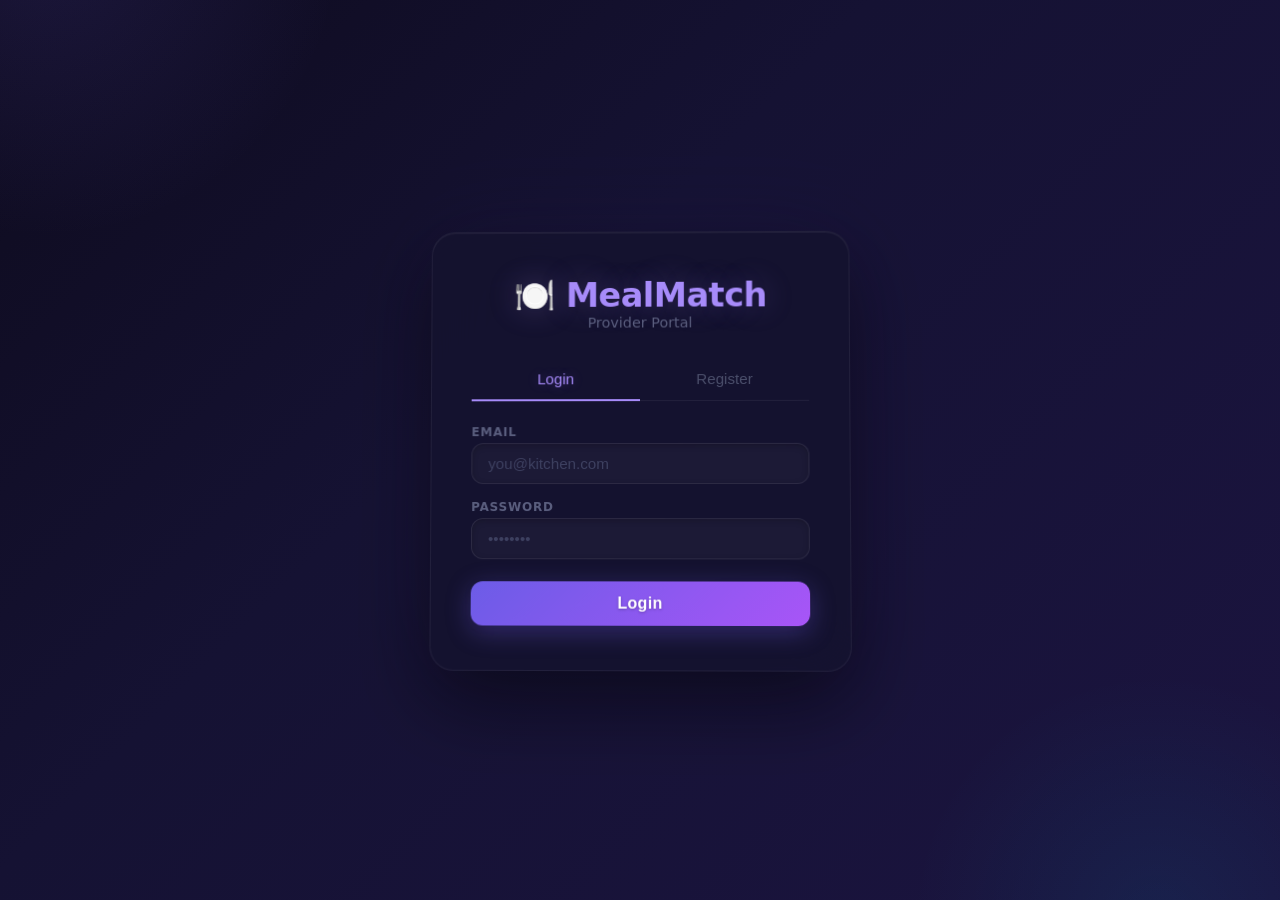
==== provider-dashboard/provider.html @ 17519f7e "feat: implement menu item availability toggle and enhance revenue forecast calculations" ====
<!DOCTYPE html>
<html lang="en">
<head>
  <meta charset="UTF-8" />
  <meta name="viewport" content="width=device-width, initial-scale=1.0"/>
  <title>MealMatch – Provider Dashboard</title>
  <style>
/* ===== RESET ===== */
*, *::before, *::after { box-sizing: border-box; margin: 0; padding: 0; }
body {
  font-family: 'Segoe UI', system-ui, -apple-system, sans-serif;
  background: #0e0b1e;
  color: #d8dce6;
  min-height: 100vh;
}
a { cursor: pointer; text-decoration: none; }

/* ===== UTILITY ===== */
.hidden { display: none !important; }
.error-msg { color: #ff6b8a; font-size: 0.85rem; margin-top: 8px; }
.empty-msg { text-align: center; color: #4a4e6a; padding: 40px 0; font-size: 1rem; }

/* ===== AUTH ===== */
#auth-screen {
  display: flex; align-items: center; justify-content: center;
  min-height: 100vh;
  background: linear-gradient(135deg, #0e0b1e 0%, #151233 40%, #1b1440 100%);
  perspective: 1200px;
  position: relative;
  overflow: hidden;
}
#auth-screen::before {
  content: '';
  position: absolute; top: -40%; left: -20%; width: 600px; height: 600px;
  background: radial-gradient(circle, rgba(108,92,231,0.14) 0%, transparent 70%);
  border-radius: 50%; pointer-events: none;
}
#auth-screen::after {
  content: '';
  position: absolute; bottom: -30%; right: -10%; width: 500px; height: 500px;
  background: radial-gradient(circle, rgba(0,210,255,0.07) 0%, transparent 70%);
  border-radius: 50%; pointer-events: none;
}
.auth-card {
  background: rgba(20,18,46,0.88);
  backdrop-filter: blur(24px); -webkit-backdrop-filter: blur(24px);
  border-radius: 24px; padding: 44px 40px;
  width: 100%; max-width: 420px;
  box-shadow: 0 30px 80px rgba(0,0,0,.55), 0 0 100px rgba(108,92,231,0.07), inset 0 1px 0 rgba(255,255,255,0.05);
  border: 1px solid rgba(255,255,255,0.06);
  transform: rotateX(2deg) rotateY(-1deg) translateZ(0);
  transition: transform 0.5s cubic-bezier(.25,.46,.45,.94), box-shadow 0.5s ease;
  position: relative; z-index: 2;
}
.auth-card:hover {
  transform: rotateX(0deg) rotateY(0deg) translateY(-6px) translateZ(0);
  box-shadow: 0 40px 100px rgba(0,0,0,.65), 0 0 120px rgba(108,92,231,0.1);
}
.auth-card h1 { font-size: 2.1rem; text-align: center; color: #a78bfa; text-shadow: 0 0 30px rgba(167,139,250,0.25); letter-spacing: -0.5px; }
.auth-subtitle { text-align: center; color: #5a5e7e; margin-bottom: 28px; font-size: .9rem; }
.tab-bar { display: flex; border-bottom: 1px solid rgba(255,255,255,0.06); margin-bottom: 24px; }
.tab-bar .tab {
  flex: 1; background: none; border: none; padding: 12px;
  font-size: .95rem; cursor: pointer; color: #4a4e6a; font-weight: 500;
  border-bottom: 2px solid transparent; margin-bottom: -1px; transition: all .25s;
}
.tab-bar .tab:hover { color: #9ba0c2; }
.tab-bar .tab.active { color: #a78bfa; border-bottom-color: #a78bfa; text-shadow: 0 0 12px rgba(167,139,250,0.3); }

label {
  display: block; font-size: .75rem; color: #5a5e7e;
  margin-bottom: 4px; margin-top: 16px;
  font-weight: 600; text-transform: uppercase; letter-spacing: .8px;
}
input[type=text],
input[type=email],
input[type=password],
input[type=number],
select {
  width: 100%; padding: 11px 16px;
  border: 1px solid rgba(255,255,255,0.07);
  border-radius: 12px; font-size: .95rem;
  transition: all .25s; outline: none;
  background: rgba(255,255,255,0.035);
  color: #d8dce6;
  box-shadow: inset 0 2px 6px rgba(0,0,0,0.2);
}
input::placeholder, select { color: #3d4060; }
input:focus, select:focus {
  border-color: rgba(108,92,231,0.5);
  background: rgba(255,255,255,0.05);
  box-shadow: inset 0 2px 6px rgba(0,0,0,0.2), 0 0 0 3px rgba(108,92,231,0.1), 0 0 20px rgba(108,92,231,0.05);
}
select option { background: #1a1840; color: #d8dce6; }

.btn-primary {
  display: block; width: 100%; padding: 13px; margin-top: 22px;
  background: linear-gradient(135deg, #6c5ce7 0%, #a855f7 100%);
  color: #fff; border: none; border-radius: 12px;
  font-size: 1rem; font-weight: 600; cursor: pointer;
  transition: all .3s cubic-bezier(.25,.46,.45,.94); position: relative;
  box-shadow: 0 6px 24px rgba(108,92,231,0.35), 0 2px 6px rgba(0,0,0,0.2);
  text-shadow: 0 1px 3px rgba(0,0,0,0.25);
  letter-spacing: 0.3px;
}
.btn-primary:hover {
  background: linear-gradient(135deg, #7c6cf7 0%, #b870ff 100%);
  transform: translateY(-3px) scale(1.01);
  box-shadow: 0 12px 36px rgba(108,92,231,0.45), 0 4px 10px rgba(0,0,0,0.25);
}
.btn-primary:active { transform: translateY(0) scale(0.99); box-shadow: 0 4px 12px rgba(108,92,231,0.25); }
.btn-secondary {
  display: inline-block; padding: 10px 22px; margin-top: 12px;
  background: rgba(255,255,255,0.05); color: #8b8fae; border: 1px solid rgba(255,255,255,0.07);
  border-radius: 12px; font-size: .9rem; font-weight: 500; cursor: pointer; transition: all .25s;
}
.btn-secondary:hover { background: rgba(255,255,255,0.08); color: #c5c8e0; transform: translateY(-1px); }

/* ===== DASHBOARD LAYOUT ===== */
#dashboard {
  display: flex; min-height: 100vh;
  background: linear-gradient(160deg, #0e0b1e 0%, #12102a 40%, #161337 70%, #0e0b1e 100%);
}
#sidebar {
  width: 220px; color: #7a7fa0;
  display: flex; flex-direction: column; padding: 28px 0;
  position: fixed; top: 0; left: 0; height: 100vh; z-index: 100;
  background: rgba(14,12,32,0.94);
  backdrop-filter: blur(20px); -webkit-backdrop-filter: blur(20px);
  border-right: 1px solid rgba(255,255,255,0.04);
  box-shadow: 4px 0 30px rgba(0,0,0,.4);
}
.brand {
  font-size: 1.35rem; font-weight: 700; color: #a78bfa;
  padding: 0 24px 32px;
  text-shadow: 0 0 20px rgba(167,139,250,0.25);
  letter-spacing: -0.3px;
}
nav { flex: 1; }
.nav-link {
  display: block; padding: 13px 24px; color: #4e5374;
  font-size: .9rem; font-weight: 500; transition: all .3s; cursor: pointer;
  border-left: 3px solid transparent; position: relative;
  margin: 2px 0;
}
.nav-link:hover {
  background: linear-gradient(90deg, rgba(108,92,231,.08), transparent);
  color: #b0b4d0; transform: translateX(3px);
}
.nav-link.active {
  background: linear-gradient(90deg, rgba(108,92,231,.14), transparent);
  color: #a78bfa; border-left-color: #a78bfa;
  text-shadow: 0 0 12px rgba(167,139,250,0.18);
}
.btn-logout {
  margin: 16px; background: rgba(239,68,110,.07); color: #ef446e;
  border: 1px solid rgba(239,68,110,0.18); border-radius: 12px; padding: 10px;
  cursor: pointer; font-weight: 600; transition: all .3s; font-size: .88rem;
}
.btn-logout:hover {
  background: #ef446e; color: #fff; transform: translateY(-2px);
  box-shadow: 0 8px 24px rgba(239,68,110,0.28);
}
#main-content {
  margin-left: 220px; flex: 1; padding: 36px 40px;
  max-width: calc(100vw - 220px);
  position: relative;
}
/* Ambient glow blobs */
#main-content::before {
  content: '';
  position: fixed; top: 8%; right: 4%; width: 420px; height: 420px;
  background: radial-gradient(circle, rgba(108,92,231,0.05) 0%, transparent 70%);
  border-radius: 50%; pointer-events: none; z-index: 0;
}
#main-content::after {
  content: '';
  position: fixed; bottom: 4%; left: 28%; width: 500px; height: 500px;
  background: radial-gradient(circle, rgba(0,210,255,0.03) 0%, transparent 70%);
  border-radius: 50%; pointer-events: none; z-index: 0;
}
.section { position: relative; z-index: 1; }
.section h2 {
  font-size: 1.5rem; margin-bottom: 24px; color: #e2e5f0;
  font-weight: 700; letter-spacing: -0.3px;
}
.section-header { display: flex; align-items: center; justify-content: space-between; margin-bottom: 20px; }
.section-header h2 { margin-bottom: 0; }
.section-header .btn-primary { width: auto; margin-top: 0; padding: 10px 22px; font-size: .9rem; }

/* ===== PROFILE CARD ===== */
.card {
  background: rgba(20,18,44,0.6);
  backdrop-filter: blur(16px); -webkit-backdrop-filter: blur(16px);
  border-radius: 20px;
  box-shadow: 0 8px 40px rgba(0,0,0,.3), inset 0 1px 0 rgba(255,255,255,0.04);
  border: 1px solid rgba(255,255,255,0.05);
  transition: transform 0.4s cubic-bezier(.25,.46,.45,.94), box-shadow 0.4s ease;
}
.card:hover {
  transform: translateY(-5px) rotateX(1deg);
  box-shadow: 0 20px 60px rgba(0,0,0,.4), inset 0 1px 0 rgba(255,255,255,0.06);
}
.profile-card {
  display: flex; align-items: center; gap: 22px;
  padding: 28px; margin-bottom: 28px;
  background: linear-gradient(135deg, rgba(20,18,44,0.7), rgba(28,20,56,0.5));
  position: relative; overflow: hidden;
}
.profile-card::before {
  content: '';
  position: absolute; top: -50%; right: -20%; width: 300px; height: 300px;
  background: radial-gradient(circle, rgba(108,92,231,0.07) 0%, transparent 70%);
  border-radius: 50%; pointer-events: none;
}
.profile-avatar {
  width: 72px; height: 72px; border-radius: 50%;
  background: linear-gradient(135deg, #6c5ce7, #00cec9);
  display: flex; align-items: center; justify-content: center;
  font-size: 1.8rem; color: #fff; font-weight: 700; flex-shrink: 0;
  box-shadow: 0 8px 30px rgba(108,92,231,0.3), 0 0 40px rgba(0,206,201,0.12);
  border: 2px solid rgba(255,255,255,0.1);
  transition: transform 0.3s ease, box-shadow 0.3s ease;
}
.profile-avatar:hover { transform: scale(1.1) rotate(-5deg); box-shadow: 0 12px 40px rgba(108,92,231,0.4); }
.profile-info h3 { font-size: 1.25rem; color: #edf0f7; font-weight: 700; }
.profile-info p { font-size: .88rem; color: #5a5e7e; margin-top: 3px; }
.profile-badge {
  display: inline-block; margin-top: 8px; padding: 4px 12px;
  background: rgba(108,92,231,0.12); color: #a78bfa; border-radius: 20px;
  font-size: .78rem; font-weight: 600; border: 1px solid rgba(108,92,231,0.18);
}

/* ===== STATS ===== */
.stats-grid {
  display: grid; grid-template-columns: repeat(auto-fill, minmax(210px,1fr));
  gap: 20px; margin-bottom: 32px;
}
.stat-card {
  background: linear-gradient(145deg, rgba(20,18,44,0.7), rgba(16,14,38,0.8));
  backdrop-filter: blur(12px); -webkit-backdrop-filter: blur(12px);
  border-radius: 20px; padding: 26px 24px;
  box-shadow: 0 8px 32px rgba(0,0,0,.25), inset 0 1px 0 rgba(255,255,255,0.04);
  border: 1px solid rgba(255,255,255,0.05);
  display: flex; flex-direction: column; gap: 10px;
  transition: all .35s cubic-bezier(.25,.46,.45,.94);
  position: relative; overflow: hidden;
}
.stat-card::before {
  content: '';
  position: absolute; top: -60%; right: -40%; width: 120px; height: 120px;
  border-radius: 50%; pointer-events: none;
  transition: all .4s ease;
}
.stat-card:nth-child(1)::before { background: radial-gradient(circle, rgba(108,92,231,0.12) 0%, transparent 70%); }
.stat-card:nth-child(2)::before { background: radial-gradient(circle, rgba(0,206,201,0.12) 0%, transparent 70%); }
.stat-card:nth-child(3)::before { background: radial-gradient(circle, rgba(253,203,110,0.10) 0%, transparent 70%); }
.stat-card:nth-child(4)::before { background: radial-gradient(circle, rgba(239,68,110,0.10) 0%, transparent 70%); }
.stat-card:nth-child(1) { border-left: 3px solid #6c5ce7; }
.stat-card:nth-child(2) { border-left: 3px solid #00cec9; }
.stat-card:nth-child(3) { border-left: 3px solid #fdcb6e; }
.stat-card:nth-child(4) { border-left: 3px solid #ef446e; }
.stat-card:hover {
  transform: translateY(-8px) scale(1.02);
  box-shadow: 0 20px 50px rgba(0,0,0,.35), inset 0 1px 0 rgba(255,255,255,0.06);
}
.stat-label { font-size: .78rem; color: #4e5374; font-weight: 600; text-transform: uppercase; letter-spacing: .8px; position: relative; }
.stat-value { font-size: 2rem; font-weight: 700; color: #edf0f7; position: relative; }

/* ===== TABLE ===== */
.table-wrap {
  background: rgba(20,18,44,0.6);
  backdrop-filter: blur(12px); -webkit-backdrop-filter: blur(12px);
  border-radius: 20px; overflow: hidden;
  box-shadow: 0 8px 40px rgba(0,0,0,.3), inset 0 1px 0 rgba(255,255,255,0.04);
  border: 1px solid rgba(255,255,255,0.05);
  transition: transform 0.35s ease, box-shadow 0.35s ease;
}
.table-wrap:hover {
  transform: translateY(-3px);
  box-shadow: 0 16px 50px rgba(0,0,0,.35);
}
table { width: 100%; border-collapse: collapse; font-size: .92rem; }
thead { background: linear-gradient(135deg, rgba(14,12,32,0.9), rgba(20,18,44,0.9)); }
thead th {
  padding: 15px 16px; text-align: left; color: #4e5374;
  font-weight: 600; font-size: .78rem; letter-spacing: .8px; text-transform: uppercase;
}
tbody tr { border-bottom: 1px solid rgba(255,255,255,0.03); transition: all .25s; }
tbody tr:last-child { border-bottom: none; }
tbody tr:hover { background: rgba(108,92,231,0.04); }
tbody td { padding: 14px 16px; vertical-align: middle; color: #9ba0c2; }
tbody td strong { color: #d8dce6; }

/* ===== BADGES ===== */
.badge {
  display: inline-block; padding: 4px 12px; border-radius: 20px;
  font-size: .75rem; font-weight: 600; text-transform: uppercase; letter-spacing: .3px;
}
.badge-active { background: rgba(0,206,201,0.12); color: #00cec9; border: 1px solid rgba(0,206,201,0.2); }
.badge-paused { background: rgba(253,203,110,0.12); color: #fdcb6e; border: 1px solid rgba(253,203,110,0.2); }
.badge-cancelled { background: rgba(239,68,110,0.12); color: #ef446e; border: 1px solid rgba(239,68,110,0.2); }
.badge-yes { background: rgba(0,206,201,0.12); color: #00cec9; border: 1px solid rgba(0,206,201,0.2); }
.badge-no  { background: rgba(239,68,110,0.12); color: #ef446e; border: 1px solid rgba(239,68,110,0.2); }

/* ===== ACTION BUTTONS ===== */
.btn-edit {
  padding: 6px 14px; border-radius: 10px;
  border: 1px solid rgba(108,92,231,0.3);
  background: rgba(108,92,231,0.1); color: #a78bfa; cursor: pointer;
  font-size: .82rem; font-weight: 600; margin-right: 6px; transition: all .3s;
}
.btn-edit:hover {
  background: #6c5ce7; color: #fff; transform: translateY(-2px);
  box-shadow: 0 6px 20px rgba(108,92,231,0.35);
}
.btn-delete {
  padding: 6px 14px; border-radius: 10px;
  border: 1px solid rgba(239,68,110,0.3);
  background: rgba(239,68,110,0.1); color: #ff6b8a; cursor: pointer;
  font-size: .82rem; font-weight: 600; transition: all .3s;
}
.btn-delete:hover {
  background: #ef446e; color: #fff; transform: translateY(-2px);
  box-shadow: 0 6px 20px rgba(239,68,110,0.35);
}

/* ===== FORECAST TOTAL ===== */
.forecast-total {
  text-align: right; margin-top: 18px; font-size: 1rem; color: #7a7fa0;
  padding: 16px 24px;
  background: rgba(20,18,44,0.6);
  backdrop-filter: blur(12px);
  border-radius: 16px;
  box-shadow: 0 6px 24px rgba(0,0,0,.2), inset 0 1px 0 rgba(255,255,255,0.04);
  border: 1px solid rgba(255,255,255,0.05);
}
.forecast-total strong { color: #a78bfa; font-size: 1.2rem; text-shadow: 0 0 16px rgba(167,139,250,0.2); }

/* ===== REVIEWS ===== */
#reviews-list { display: flex; flex-direction: column; gap: 16px; }
.review-card {
  background: rgba(20,18,44,0.6);
  backdrop-filter: blur(12px); -webkit-backdrop-filter: blur(12px);
  border-radius: 20px; padding: 24px 28px;
  box-shadow: 0 8px 32px rgba(0,0,0,.25), inset 0 1px 0 rgba(255,255,255,0.04);
  border: 1px solid rgba(255,255,255,0.05);
  transition: all .35s cubic-bezier(.25,.46,.45,.94);
  position: relative; overflow: hidden;
}
.review-card::before {
  content: '';
  position: absolute; top: 0; left: 0; right: 0; height: 2px;
  background: linear-gradient(90deg, #6c5ce7, #00cec9, #a78bfa);
  opacity: 0; transition: opacity 0.35s;
}
.review-card:hover {
  transform: translateY(-5px);
  box-shadow: 0 20px 50px rgba(0,0,0,.35), inset 0 1px 0 rgba(255,255,255,0.06);
}
.review-card:hover::before { opacity: 1; }
.review-header {
  display: flex; align-items: center; justify-content: space-between; margin-bottom: 10px;
}
.review-author { font-weight: 700; color: #d8dce6; font-size: .95rem; }
.review-date { font-size: .8rem; color: #4e5374; }
.review-stars { color: #fdcb6e; font-size: 1.1rem; text-shadow: 0 0 10px rgba(253,203,110,0.2); }
.review-comment { color: #7a7fa0; font-size: .93rem; line-height: 1.6; margin-top: 8px; }
.review-item-tag {
  display: inline-block; margin-top: 10px; padding: 4px 12px;
  background: rgba(0,206,201,0.08); color: #00cec9;
  border: 1px solid rgba(0,206,201,0.14);
  border-radius: 20px; font-size: .78rem;
}

/* ===== MODAL ===== */
.modal-overlay {
  position: fixed; inset: 0; background: rgba(0,0,0,.7);
  display: flex; align-items: center; justify-content: center;
  z-index: 500; backdrop-filter: blur(8px); -webkit-backdrop-filter: blur(8px);
  perspective: 1000px;
}
.modal {
  background: rgba(20,18,46,0.96);
  backdrop-filter: blur(24px); -webkit-backdrop-filter: blur(24px);
  border-radius: 24px; padding: 36px;
  width: 100%; max-width: 480px; max-height: 90vh; overflow-y: auto;
  box-shadow: 0 30px 100px rgba(0,0,0,.6), 0 0 80px rgba(108,92,231,0.05), inset 0 1px 0 rgba(255,255,255,0.05);
  border: 1px solid rgba(255,255,255,0.06);
  animation: modalIn 0.4s cubic-bezier(.25,.46,.45,.94);
}
@keyframes modalIn {
  from { opacity: 0; transform: rotateX(-10deg) translateY(40px) scale(0.92); }
  to { opacity: 1; transform: rotateX(0) translateY(0) scale(1); }
}
.modal h3 { font-size: 1.3rem; margin-bottom: 4px; color: #e2e5f0; }
.toggle-row {
  display: flex; align-items: center; justify-content: space-between; margin-top: 16px;
}
.toggle-row label { margin: 0; font-size: .9rem; color: #7a7fa0; text-transform: none; letter-spacing: 0; }
.toggle-row input[type=checkbox] { width: 20px; height: 20px; accent-color: #6c5ce7; cursor: pointer; }
.modal-actions { display: flex; gap: 12px; justify-content: flex-end; margin-top: 22px; }
.modal-actions .btn-primary { width: auto; margin-top: 0; padding: 10px 26px; }

/* ===== TOAST ===== */
.toast {
  position: fixed; bottom: 28px; right: 28px; z-index: 1000;
  background: rgba(20,18,46,0.96);
  backdrop-filter: blur(16px);
  color: #d8dce6; padding: 14px 24px;
  border-radius: 14px; font-size: .93rem; font-weight: 500;
  box-shadow: 0 12px 40px rgba(0,0,0,.5), inset 0 1px 0 rgba(255,255,255,0.05);
  border: 1px solid rgba(255,255,255,0.06);
  animation: fadeSlideIn .3s cubic-bezier(.25,.46,.45,.94);
}
.toast.success { background: rgba(0,206,201,0.92); color: #fff; border-color: rgba(0,206,201,0.3); }
.toast.error   { background: rgba(239,68,110,0.92); color: #fff; border-color: rgba(239,68,110,0.3); }
@keyframes fadeSlideIn {
  from { opacity: 0; transform: translateY(20px) scale(0.95); }
  to   { opacity: 1; transform: translateY(0) scale(1); }
}

/* ===== SKELETON ===== */
.skeleton-lines { padding: 20px 24px; }
.skeleton {
  height: 16px; border-radius: 8px; margin-bottom: 10px;
  background: linear-gradient(90deg, rgba(255,255,255,0.025) 25%, rgba(255,255,255,0.055) 50%, rgba(255,255,255,0.025) 75%);
  background-size: 200% 100%; animation: shimmer 1.5s infinite;
}
.skeleton.short { width: 60%; }
@keyframes shimmer {
  from { background-position: 200% 0; }
  to   { background-position: -200% 0; }
}

/* ===== SCROLLBAR ===== */
::-webkit-scrollbar { width: 6px; }
::-webkit-scrollbar-track { background: transparent; }
::-webkit-scrollbar-thumb { background: rgba(108,92,231,0.15); border-radius: 3px; }
::-webkit-scrollbar-thumb:hover { background: rgba(108,92,231,0.25); }

/* ===== RESPONSIVE ===== */
@media (max-width: 768px) {
  #sidebar { width: 60px; }
  .brand { display: none; }
  .nav-link { padding: 14px; text-align: center; font-size: 1.2rem; }
  #main-content { margin-left: 60px; padding: 24px 16px; max-width: calc(100vw - 60px); }
}
  </style>
</head>
<body>

<!-- ===================== AUTH SCREENS ===================== -->
<div id="auth-screen">
  <div class="auth-card">
    <h1>🍽️ MealMatch</h1>
    <p class="auth-subtitle">Provider Portal</p>

    <div class="tab-bar">
      <button class="tab active" onclick="showTab(event,'login')">Login</button>
      <button class="tab" onclick="showTab(event,'register')">Register</button>
    </div>

    <!-- LOGIN -->
    <form id="login-form" onsubmit="handleLogin(event)">
      <label>Email</label>
      <input type="email" id="login-email" required placeholder="you@kitchen.com"/>
      <label>Password</label>
      <input type="password" id="login-password" required placeholder="••••••••"/>
      <button type="submit" class="btn-primary">Login</button>
      <p id="login-error" class="error-msg hidden"></p>
    </form>

    <!-- REGISTER -->
    <form id="register-form" class="hidden" onsubmit="handleRegister(event)">
      <label>Full Name *</label>
      <input type="text" id="reg-name" required placeholder="Sunrise Kitchen"/>
      <label>Email *</label>
      <input type="email" id="reg-email" required placeholder="you@kitchen.com"/>
      <label>Password *</label>
      <input type="password" id="reg-password" required placeholder="••••••••"/>
      <label>Phone</label>
      <input type="text" id="reg-phone" placeholder="+91 9876543210"/>
      <label>Location</label>
      <input type="text" id="reg-location" placeholder="Chennai, Tamil Nadu"/>
      <label>Cuisine Type</label>
      <input type="text" id="reg-cuisine" placeholder="South Indian, Vegan…"/>
      <button type="submit" class="btn-primary">Create Provider Account</button>
      <p id="register-error" class="error-msg hidden"></p>
    </form>
  </div>
</div>

<!-- ===================== DASHBOARD ===================== -->
<div id="dashboard" class="hidden">

  <!-- SIDEBAR -->
  <aside id="sidebar">
    <div class="brand">🍽️ MealMatch</div>
    <nav>
      <a class="nav-link active" onclick="navigate(event,'overview')">📊 Overview</a>
      <a class="nav-link" onclick="navigate(event,'menu')">🍛 Menu Items</a>
      <a class="nav-link" onclick="navigate(event,'subscriptions')">📋 Subscriptions</a>
      <a class="nav-link" onclick="navigate(event,'forecast')">📈 Forecast</a>
      <a class="nav-link" onclick="navigate(event,'reviews')">⭐ Reviews</a>
    </nav>
    <button class="btn-logout" onclick="logout()">Logout</button>
  </aside>

  <!-- MAIN -->
  <main id="main-content">

    <!-- OVERVIEW -->
    <section id="section-overview" class="section active">
      <h2>Overview</h2>
      <div id="profile-card" class="card profile-card">
        <div class="skeleton-lines">
          <div class="skeleton"></div>
          <div class="skeleton short"></div>
        </div>
      </div>
      <div class="stats-grid">
        <div class="stat-card">
          <span class="stat-label">Menu Items</span>
          <span class="stat-value" id="stat-menu-val">—</span>
        </div>
        <div class="stat-card">
          <span class="stat-label">Active Subscriptions</span>
          <span class="stat-value" id="stat-subs-val">—</span>
        </div>
        <div class="stat-card">
          <span class="stat-label">Proj. Weekly Revenue</span>
          <span class="stat-value" id="stat-rev-val">—</span>
        </div>
        <div class="stat-card">
          <span class="stat-label">Avg. Rating</span>
          <span class="stat-value" id="stat-rating-val">—</span>
        </div>
      </div>
    </section>

    <!-- MENU ITEMS -->
    <section id="section-menu" class="section hidden">
      <div class="section-header">
        <h2>Menu Items</h2>
        <button class="btn-primary" onclick="openMenuModal(null)">+ Add Item</button>
      </div>
      <div class="table-wrap">
        <table>
          <thead>
          <tr>
            <th>Name</th><th>Meal Type</th><th>Dietary Tags</th>
            <th>Price (₹)</th><th>Available</th><th>Actions</th>
          </tr>
          </thead>
          <tbody id="menu-tbody"></tbody>
        </table>
      </div>
      <p id="menu-empty" class="empty-msg hidden">No menu items yet. Click "+ Add Item" to get started.</p>
    </section>

    <!-- SUBSCRIPTIONS -->
    <section id="section-subscriptions" class="section hidden">
      <h2>Subscriber List</h2>
      <div class="table-wrap">
        <table>
          <thead>
          <tr>
            <th>Subscriber</th><th>Menu Item</th><th>Days</th>
            <th>Delivery Time</th><th>Address</th><th>Status</th>
            <th>Start</th><th>End</th>
          </tr>
          </thead>
          <tbody id="subs-tbody"></tbody>
        </table>
      </div>
      <p id="subs-empty" class="empty-msg hidden">No subscribers yet.</p>
    </section>

    <!-- FORECAST -->
    <section id="section-forecast" class="section hidden">
      <h2>Revenue Forecast</h2>
      <div class="table-wrap">
        <table>
          <thead>
          <tr>
            <th>Menu Item</th><th>Active Subscriptions</th><th>Projected Weekly Revenue (₹)</th>
          </tr>
          </thead>
          <tbody id="forecast-tbody"></tbody>
        </table>
      </div>
      <p id="forecast-empty" class="empty-msg hidden">No forecast data available.</p>
      <div id="forecast-total-wrap" class="forecast-total hidden">
        Total Projected Weekly Revenue: <strong id="forecast-total">₹0</strong>
      </div>
    </section>

    <!-- REVIEWS -->
    <section id="section-reviews" class="section hidden">
      <h2>Customer Reviews</h2>
      <div id="reviews-list"></div>
      <p id="reviews-empty" class="empty-msg hidden">No reviews yet.</p>
    </section>

  </main>
</div>

<!-- ===================== MENU MODAL ===================== -->
<div id="menu-modal" class="modal-overlay hidden">
  <div class="modal">
    <h3 id="modal-title">Add Menu Item</h3>
    <form id="menu-item-form" onsubmit="handleMenuItemSubmit(event)">
      <input type="hidden" id="item-id"/>
      <label>Item Name *</label>
      <input type="text" id="item-name" required placeholder="Idli Sambar"/>
      <label>Meal Type</label>
      <select id="item-mealtype">
        <option value="">— Select —</option>
        <option value="BREAKFAST">Breakfast</option>
        <option value="LUNCH">Lunch</option>
        <option value="DINNER">Dinner</option>
        <option value="SNACK">Snack</option>
      </select>
      <label>Dietary Tags</label>
      <input type="text" id="item-tags" placeholder="VEGAN,GLUTEN_FREE"/>
      <label>Price (₹) *</label>
      <input type="number" id="item-price" required min="0" step="0.01" placeholder="120.00"/>
      <div class="toggle-row">
        <label>Available</label>
        <input type="checkbox" id="item-available" checked/>
      </div>
      <div class="modal-actions">
        <button type="button" class="btn-secondary" onclick="closeMenuModal()">Cancel</button>
        <button type="submit" class="btn-primary" id="modal-submit-btn">Save</button>
      </div>
      <p id="modal-error" class="error-msg hidden"></p>
    </form>
  </div>
</div>

<!-- ===================== TOAST ===================== -->
<div id="toast" class="toast hidden"></div>

<script>
/* =======================================================
   MealMatch – Provider Dashboard
   Covers every backend endpoint relevant to a Provider.
   Dynamically uses localhost:8080 or IP:8080 based on how it's accessed.
   ======================================================= */

// Dynamically set API_BASE to work on localhost and from other devices
const API_BASE = (() => {
  const hostname = window.location.hostname;
  // If accessing via file:// protocol or need explicit backend URL
  if (window.location.protocol === 'file:') {
    return 'http://localhost:8080';
  }
  // If already on port 8080, use same origin
  if (window.location.port === '8080') {
    return '';
  }
  // Otherwise, use the current hostname with port 8080
  return `http://${hostname}:8080`;
})();

let token = localStorage.getItem('mm_token') || null;
let providerProfile = null;

/* ─────────────────────────────────────────────
   CORE FETCH WRAPPER
───────────────────────────────────────────── */

async function api(method, path, body) {
  const opts = {
    method,
    headers: {
      'Content-Type': 'application/json',
      ...(token ? { Authorization: `Bearer ${token}` } : {}),
    },
  };
  if (body !== undefined) opts.body = JSON.stringify(body);
  const res = await fetch(`${API_BASE}${path}`, opts);
  if (res.status === 204) return null;
  const data = await res.json().catch(() => ({}));
  if (!res.ok) throw new Error(data.message || data.error || `HTTP ${res.status}`);
  return data;
}

/* ─────────────────────────────────────────────
   UTILITIES
───────────────────────────────────────────── */

function esc(str) {
  if (str == null) return '';
  return String(str)
    .replace(/&/g, '&amp;').replace(/</g, '&lt;')
    .replace(/>/g, '&gt;').replace(/"/g, '&quot;').replace(/'/g, '&#39;');
}

function fmtDate(d) {
  return d ? new Date(d).toLocaleDateString('en-IN') : '—';
}

function stars(n) {
  const f = Math.round(n || 0);
  return '★'.repeat(f) + '☆'.repeat(5 - f);
}

function tagBubbles(tags) {
  if (!tags) return '<span style="color:#aaa">—</span>';
  return tags.split(',').map(t =>
    `<span style="display:inline-block;padding:3px 10px;margin:2px;background:rgba(108,92,231,0.1);color:#a78bfa;border:1px solid rgba(108,92,231,0.16);border-radius:14px;font-size:.78rem">${esc(t.trim())}</span>`
  ).join('');
}

function showToast(msg, type = 'success') {
  const el = document.getElementById('toast');
  el.textContent = msg;
  el.className = `toast ${type}`;
  el.classList.remove('hidden');
  clearTimeout(el._t);
  el._t = setTimeout(() => el.classList.add('hidden'), 3500);
}

/* ─────────────────────────────────────────────
   AUTH TAB TOGGLE
───────────────────────────────────────────── */

function showTab(e, tab) {
  document.querySelectorAll('.tab').forEach(b => b.classList.remove('active'));
  e.target.classList.add('active');
  document.getElementById('login-form').classList.toggle('hidden', tab !== 'login');
  document.getElementById('register-form').classList.toggle('hidden', tab !== 'register');
}

/* ─────────────────────────────────────────────
   POST /api/auth/login
───────────────────────────────────────────── */

async function handleLogin(e) {
  e.preventDefault();
  const errEl = document.getElementById('login-error');
  errEl.classList.add('hidden');
  try {
    const data = await api('POST', '/api/auth/login', {
      email: document.getElementById('login-email').value.trim(),
      password: document.getElementById('login-password').value,
    });
    token = data.token;
    localStorage.setItem('mm_token', token);
    bootDashboard();
  } catch (err) {
    errEl.textContent = err.message;
    errEl.classList.remove('hidden');
  }
}

/* ─────────────────────────────────────────────
   POST /api/auth/register  (role = PROVIDER)
───────────────────────────────────────────── */

async function handleRegister(e) {
  e.preventDefault();
  const errEl = document.getElementById('register-error');
  errEl.classList.add('hidden');
  try {
    const data = await api('POST', '/api/auth/register', {
      name: document.getElementById('reg-name').value.trim(),
      email: document.getElementById('reg-email').value.trim(),
      password: document.getElementById('reg-password').value,
      phone: document.getElementById('reg-phone').value.trim() || null,
      location: document.getElementById('reg-location').value.trim() || null,
      cuisineType: document.getElementById('reg-cuisine').value.trim() || null,
      role: 'PROVIDER',
    });
    token = data.token;
    localStorage.setItem('mm_token', token);
    bootDashboard();
  } catch (err) {
    errEl.textContent = err.message;
    errEl.classList.remove('hidden');
  }
}

/* ─────────────────────────────────────────────
   BOOT DASHBOARD
───────────────────────────────────────────── */

async function bootDashboard() {
  document.getElementById('auth-screen').classList.add('hidden');
  document.getElementById('dashboard').classList.remove('hidden');
  await loadOverview();
}

/* ─────────────────────────────────────────────
   NAVIGATION
───────────────────────────────────────────── */

function navigate(e, section) {
  document.querySelectorAll('.section').forEach(s => s.classList.add('hidden'));
  document.querySelectorAll('.nav-link').forEach(l => l.classList.remove('active'));
  document.getElementById(`section-${section}`).classList.remove('hidden');
  e.target.classList.add('active');

  ({ overview: loadOverview, menu: loadMenuItems,
     subscriptions: loadSubscriptions, forecast: loadForecast,
     reviews: loadReviews })[section]?.();
}

function logout() {
  token = null;
  providerProfile = null;
  localStorage.removeItem('mm_token');
  document.getElementById('dashboard').classList.add('hidden');
  document.getElementById('auth-screen').classList.remove('hidden');
}

/* ─────────────────────────────────────────────
   GET /api/provider/me   +   stats aggregation
───────────────────────────────────────────── */

async function loadOverview() {
  try {
    providerProfile = await api('GET', '/api/provider/me');
    renderProfile(providerProfile);

    const [menuRes, subsRes, forecastRes] = await Promise.allSettled([
      api('GET', '/api/provider/menu-items'),
      api('GET', '/api/provider/subscriptions'),
      api('GET', '/api/forecast'),
    ]);

    const items    = menuRes.status === 'fulfilled'     ? menuRes.value     : [];
    const subs     = subsRes.status === 'fulfilled'     ? subsRes.value     : [];
    const forecast = forecastRes.status === 'fulfilled' ? forecastRes.value : [];

    const activeSubs  = subs.filter(s => s.status === 'ACTIVE').length;
    const totalRevenue = forecast.reduce((s, f) => s + parseFloat(f.projectedWeeklyRevenue || 0), 0);

    document.getElementById('stat-menu-val').textContent    = items.length;
    document.getElementById('stat-subs-val').textContent    = activeSubs;
    document.getElementById('stat-rev-val').textContent     = `₹${totalRevenue.toFixed(2)}`;
    document.getElementById('stat-rating-val').textContent  =
      providerProfile.rating != null ? providerProfile.rating.toFixed(1) : '—';
  } catch (err) {
    showToast(`Failed to load overview: ${err.message}`, 'error');
  }
}

function renderProfile(p) {
  document.getElementById('profile-card').innerHTML = `
    <div class="profile-avatar">${esc((p.name||'?')[0].toUpperCase())}</div>
    <div class="profile-info">
      <h3>${esc(p.name)}</h3>
      <p>${esc(p.email)}${p.phone ? ' · ' + esc(p.phone) : ''}</p>
      ${p.location    ? `<p>📍 ${esc(p.location)}</p>` : ''}
      ${p.cuisineType ? `<span class="profile-badge">🍴 ${esc(p.cuisineType)}</span>` : ''}
      ${p.rating != null ? `<span class="profile-badge" style="margin-left:8px">⭐ ${p.rating.toFixed(1)}</span>` : ''}
    </div>`;
}

/* ─────────────────────────────────────────────
   GET  /api/provider/menu-items
   POST /api/provider/menu-items
   PUT  /api/provider/menu-items/{id}
   DELETE /api/provider/menu-items/{id}
───────────────────────────────────────────── */

async function loadMenuItems() {
  try {
    const items = await api('GET', '/api/provider/menu-items');
    const tbody = document.getElementById('menu-tbody');
    const empty = document.getElementById('menu-empty');
    tbody.innerHTML = '';

    if (!items || !items.length) { empty.classList.remove('hidden'); return; }
    empty.classList.add('hidden');

    items.forEach(item => {
      const tr = document.createElement('tr');
      // Serialize item safely for inline onclick
      const json = esc(JSON.stringify(item));
      tr.innerHTML = `
        <td><strong>${esc(item.name)}</strong></td>
        <td>${esc(item.mealType || '—')}</td>
        <td>${tagBubbles(item.dietaryTags)}</td>
        <td>₹${parseFloat(item.price).toFixed(2)}</td>
        <td><span class="badge ${item.isAvailable ? 'badge-yes' : 'badge-no'}">${item.isAvailable ? 'Yes' : 'No'}</span></td>
        <td>
          <button class="btn-edit"   data-id="${item.id}">Edit</button>
          <button class="btn-delete" data-id="${item.id}" data-name="${esc(item.name)}">Delete</button>
        </td>`;
      tr.querySelector('.btn-edit').addEventListener('click',   () => openMenuModal(item));
      tr.querySelector('.btn-delete').addEventListener('click', () => deleteMenuItem(item.id, item.name));
      tbody.appendChild(tr);
    });
  } catch (err) {
    showToast(`Failed to load menu items: ${err.message}`, 'error');
  }
}

function openMenuModal(item) {
  document.getElementById('modal-title').textContent       = item ? 'Edit Menu Item' : 'Add Menu Item';
  document.getElementById('modal-submit-btn').textContent  = item ? 'Update' : 'Save';
  document.getElementById('item-id').value                 = item?.id ?? '';
  document.getElementById('item-name').value               = item?.name ?? '';
  document.getElementById('item-mealtype').value           = item?.mealType ?? '';
  document.getElementById('item-tags').value               = item?.dietaryTags ?? '';
  document.getElementById('item-price').value              = item?.price ?? '';
  document.getElementById('item-available').checked        = item ? item.isAvailable !== false : true;
  document.getElementById('modal-error').classList.add('hidden');
  document.getElementById('menu-modal').classList.remove('hidden');
}

function closeMenuModal() {
  document.getElementById('menu-modal').classList.add('hidden');
}

async function handleMenuItemSubmit(e) {
  e.preventDefault();
  const id    = document.getElementById('item-id').value;
  const errEl = document.getElementById('modal-error');
  errEl.classList.add('hidden');

  const payload = {
    name:        document.getElementById('item-name').value.trim(),
    mealType:    document.getElementById('item-mealtype').value || null,
    dietaryTags: document.getElementById('item-tags').value.trim() || null,
    price:       parseFloat(document.getElementById('item-price').value),
    isAvailable: document.getElementById('item-available').checked,
  };

  try {
    if (id) {
      await api('PUT', `/api/provider/menu-items/${id}`, payload);
      showToast('Menu item updated ✓');
    } else {
      await api('POST', '/api/provider/menu-items', payload);
      showToast('Menu item created ✓');
    }
    closeMenuModal();
    loadMenuItems();
  } catch (err) {
    errEl.textContent = err.message;
    errEl.classList.remove('hidden');
  }
}

async function deleteMenuItem(id, name) {
  if (!confirm(`Delete "${name}"? This cannot be undone.`)) return;
  try {
    await api('DELETE', `/api/provider/menu-items/${id}`);
    showToast(`"${name}" deleted`);
    loadMenuItems();
  } catch (err) {
    showToast(`Delete failed: ${err.message}`, 'error');
  }
}

/* ─────────────────────────────────────────────
   GET /api/provider/subscriptions
───────────────────────────────────────────── */

async function loadSubscriptions() {
  try {
    const subs  = await api('GET', '/api/provider/subscriptions');
    const tbody = document.getElementById('subs-tbody');
    const empty = document.getElementById('subs-empty');
    tbody.innerHTML = '';

    if (!subs || !subs.length) { empty.classList.remove('hidden'); return; }
    empty.classList.add('hidden');

    const cls = { ACTIVE: 'badge-active', PAUSED: 'badge-paused', CANCELLED: 'badge-cancelled' };

    subs.forEach(s => {
      const tr = document.createElement('tr');
      tr.innerHTML = `
        <td><strong>${esc(s.userEmail || '—')}</strong></td>
        <td>${esc(s.menuItemName || '—')}</td>
        <td>${esc(s.daysOfWeek   || '—')}</td>
        <td>${esc(s.deliveryTime || '—')}</td>
        <td>${esc(s.deliveryAddress || '—')}</td>
        <td><span class="badge ${cls[s.status] || 'badge-active'}">${esc(s.status)}</span></td>
        <td>${fmtDate(s.startDate)}</td>
        <td>${fmtDate(s.endDate)}</td>`;
      tbody.appendChild(tr);
    });
  } catch (err) {
    showToast(`Failed to load subscriptions: ${err.message}`, 'error');
  }
}

/* ─────────────────────────────────────────────
   GET /api/forecast
───────────────────────────────────────────── */

async function loadForecast() {
  try {
    const data  = await api('GET', '/api/forecast');
    const tbody = document.getElementById('forecast-tbody');
    const empty = document.getElementById('forecast-empty');
    const totalWrap = document.getElementById('forecast-total-wrap');
    tbody.innerHTML = '';

    if (!data || !data.length) {
      empty.classList.remove('hidden');
      totalWrap.classList.add('hidden');
      return;
    }
    empty.classList.add('hidden');

    let total = 0;
    data.forEach(f => {
      total += parseFloat(f.projectedWeeklyRevenue || 0);
      const tr = document.createElement('tr');
      tr.innerHTML = `
        <td><strong>${esc(f.menuItemName)}</strong></td>
        <td>${f.activeSubscriptions}</td>
        <td>₹${parseFloat(f.projectedWeeklyRevenue).toFixed(2)}</td>`;
      tbody.appendChild(tr);
    });

    document.getElementById('forecast-total').textContent = `₹${total.toFixed(2)}`;
    totalWrap.classList.remove('hidden');
  } catch (err) {
    showToast(`Failed to load forecast: ${err.message}`, 'error');
  }
}

/* ─────────────────────────────────────────────
   GET /api/reviews/provider/{providerId}
───────────────────────────────────────────── */

async function loadReviews() {
  if (!providerProfile) {
    try { providerProfile = await api('GET', '/api/provider/me'); }
    catch (err) { showToast(`Failed to get provider info: ${err.message}`, 'error'); return; }
  }
  try {
    const reviews = await api('GET', `/api/reviews/provider/${providerProfile.id}`);
    const list  = document.getElementById('reviews-list');
    const empty = document.getElementById('reviews-empty');
    list.innerHTML = '';

    if (!reviews || !reviews.length) { empty.classList.remove('hidden'); return; }
    empty.classList.add('hidden');

    reviews.forEach(r => {
      const card = document.createElement('div');
      card.className = 'review-card';
      card.innerHTML = `
        <div class="review-header">
          <span class="review-author">${esc(r.userEmail || 'Anonymous')}</span>
          <span class="review-date">${fmtDate(r.createdAt)}</span>
        </div>
        <div class="review-stars">${stars(r.rating)}
          <span style="color:#888;font-size:.85rem">(${r.rating}/5)</span>
        </div>
        ${r.comment ? `<p class="review-comment">${esc(r.comment)}</p>` : ''}
        ${r.menuItemName ? `<span class="review-item-tag">🍛 ${esc(r.menuItemName)}</span>` : ''}`;
      list.appendChild(card);
    });
  } catch (err) {
    showToast(`Failed to load reviews: ${err.message}`, 'error');
  }
}

/* ─────────────────────────────────────────────
   AUTO-BOOT  if token already in localStorage
───────────────────────────────────────────── */

(function init() {
  if (token) {
    bootDashboard().catch(() => {
      localStorage.removeItem('mm_token');
      token = null;
    });
  }
})();
</script>
</body>
</html>
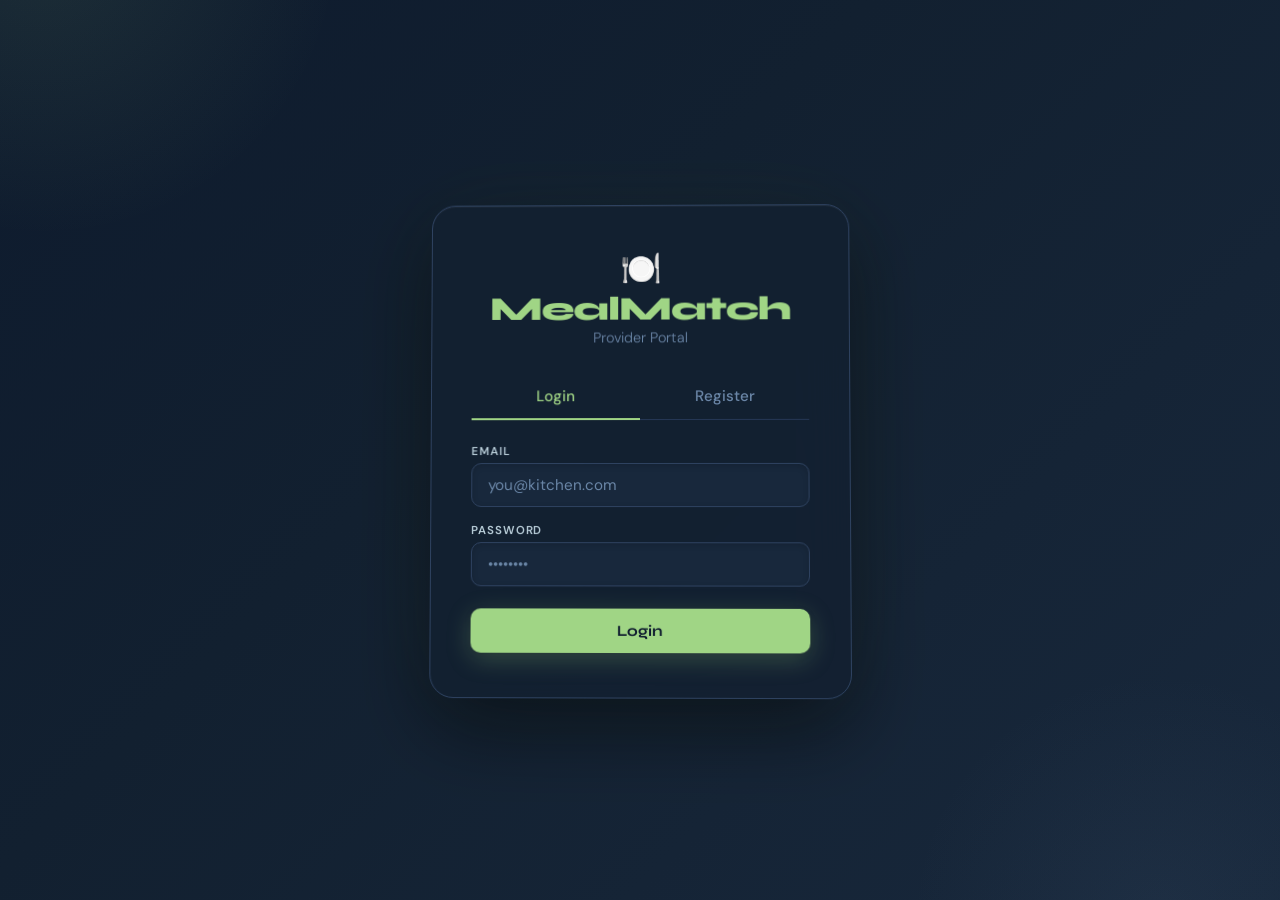
==== commit ad1f4673: "feat: add weekly summary screen, update navigation, and implement meal skip functionality" ====
--- a/provider-dashboard/provider.html
+++ b/provider-dashboard/provider.html
@@ -1,1085 +1,1992 @@
-<!DOCTYPE html>
-<html lang="en">
-<head>
-  <meta charset="UTF-8" />
-  <meta name="viewport" content="width=device-width, initial-scale=1.0"/>
-  <title>MealMatch – Provider Dashboard</title>
-  <style>
-/* ===== RESET ===== */
-*, *::before, *::after { box-sizing: border-box; margin: 0; padding: 0; }
-body {
-  font-family: 'Segoe UI', system-ui, -apple-system, sans-serif;
-  background: #0e0b1e;
-  color: #d8dce6;
-  min-height: 100vh;
-}
-a { cursor: pointer; text-decoration: none; }
-
-/* ===== UTILITY ===== */
-.hidden { display: none !important; }
-.error-msg { color: #ff6b8a; font-size: 0.85rem; margin-top: 8px; }
-.empty-msg { text-align: center; color: #4a4e6a; padding: 40px 0; font-size: 1rem; }
-
-/* ===== AUTH ===== */
-#auth-screen {
-  display: flex; align-items: center; justify-content: center;
-  min-height: 100vh;
-  background: linear-gradient(135deg, #0e0b1e 0%, #151233 40%, #1b1440 100%);
-  perspective: 1200px;
-  position: relative;
-  overflow: hidden;
-}
-#auth-screen::before {
-  content: '';
-  position: absolute; top: -40%; left: -20%; width: 600px; height: 600px;
-  background: radial-gradient(circle, rgba(108,92,231,0.14) 0%, transparent 70%);
-  border-radius: 50%; pointer-events: none;
-}
-#auth-screen::after {
-  content: '';
-  position: absolute; bottom: -30%; right: -10%; width: 500px; height: 500px;
-  background: radial-gradient(circle, rgba(0,210,255,0.07) 0%, transparent 70%);
-  border-radius: 50%; pointer-events: none;
-}
-.auth-card {
-  background: rgba(20,18,46,0.88);
-  backdrop-filter: blur(24px); -webkit-backdrop-filter: blur(24px);
-  border-radius: 24px; padding: 44px 40px;
-  width: 100%; max-width: 420px;
-  box-shadow: 0 30px 80px rgba(0,0,0,.55), 0 0 100px rgba(108,92,231,0.07), inset 0 1px 0 rgba(255,255,255,0.05);
-  border: 1px solid rgba(255,255,255,0.06);
-  transform: rotateX(2deg) rotateY(-1deg) translateZ(0);
-  transition: transform 0.5s cubic-bezier(.25,.46,.45,.94), box-shadow 0.5s ease;
-  position: relative; z-index: 2;
-}
-.auth-card:hover {
-  transform: rotateX(0deg) rotateY(0deg) translateY(-6px) translateZ(0);
-  box-shadow: 0 40px 100px rgba(0,0,0,.65), 0 0 120px rgba(108,92,231,0.1);
-}
-.auth-card h1 { font-size: 2.1rem; text-align: center; color: #a78bfa; text-shadow: 0 0 30px rgba(167,139,250,0.25); letter-spacing: -0.5px; }
-.auth-subtitle { text-align: center; color: #5a5e7e; margin-bottom: 28px; font-size: .9rem; }
-.tab-bar { display: flex; border-bottom: 1px solid rgba(255,255,255,0.06); margin-bottom: 24px; }
-.tab-bar .tab {
-  flex: 1; background: none; border: none; padding: 12px;
-  font-size: .95rem; cursor: pointer; color: #4a4e6a; font-weight: 500;
-  border-bottom: 2px solid transparent; margin-bottom: -1px; transition: all .25s;
-}
-.tab-bar .tab:hover { color: #9ba0c2; }
-.tab-bar .tab.active { color: #a78bfa; border-bottom-color: #a78bfa; text-shadow: 0 0 12px rgba(167,139,250,0.3); }
-
-label {
-  display: block; font-size: .75rem; color: #5a5e7e;
-  margin-bottom: 4px; margin-top: 16px;
-  font-weight: 600; text-transform: uppercase; letter-spacing: .8px;
-}
-input[type=text],
-input[type=email],
-input[type=password],
-input[type=number],
-select {
-  width: 100%; padding: 11px 16px;
-  border: 1px solid rgba(255,255,255,0.07);
-  border-radius: 12px; font-size: .95rem;
-  transition: all .25s; outline: none;
-  background: rgba(255,255,255,0.035);
-  color: #d8dce6;
-  box-shadow: inset 0 2px 6px rgba(0,0,0,0.2);
-}
-input::placeholder, select { color: #3d4060; }
-input:focus, select:focus {
-  border-color: rgba(108,92,231,0.5);
-  background: rgba(255,255,255,0.05);
-  box-shadow: inset 0 2px 6px rgba(0,0,0,0.2), 0 0 0 3px rgba(108,92,231,0.1), 0 0 20px rgba(108,92,231,0.05);
-}
-select option { background: #1a1840; color: #d8dce6; }
-
-.btn-primary {
-  display: block; width: 100%; padding: 13px; margin-top: 22px;
-  background: linear-gradient(135deg, #6c5ce7 0%, #a855f7 100%);
-  color: #fff; border: none; border-radius: 12px;
-  font-size: 1rem; font-weight: 600; cursor: pointer;
-  transition: all .3s cubic-bezier(.25,.46,.45,.94); position: relative;
-  box-shadow: 0 6px 24px rgba(108,92,231,0.35), 0 2px 6px rgba(0,0,0,0.2);
-  text-shadow: 0 1px 3px rgba(0,0,0,0.25);
-  letter-spacing: 0.3px;
-}
-.btn-primary:hover {
-  background: linear-gradient(135deg, #7c6cf7 0%, #b870ff 100%);
-  transform: translateY(-3px) scale(1.01);
-  box-shadow: 0 12px 36px rgba(108,92,231,0.45), 0 4px 10px rgba(0,0,0,0.25);
-}
-.btn-primary:active { transform: translateY(0) scale(0.99); box-shadow: 0 4px 12px rgba(108,92,231,0.25); }
-.btn-secondary {
-  display: inline-block; padding: 10px 22px; margin-top: 12px;
-  background: rgba(255,255,255,0.05); color: #8b8fae; border: 1px solid rgba(255,255,255,0.07);
-  border-radius: 12px; font-size: .9rem; font-weight: 500; cursor: pointer; transition: all .25s;
-}
-.btn-secondary:hover { background: rgba(255,255,255,0.08); color: #c5c8e0; transform: translateY(-1px); }
-
-/* ===== DASHBOARD LAYOUT ===== */
-#dashboard {
-  display: flex; min-height: 100vh;
-  background: linear-gradient(160deg, #0e0b1e 0%, #12102a 40%, #161337 70%, #0e0b1e 100%);
-}
-#sidebar {
-  width: 220px; color: #7a7fa0;
-  display: flex; flex-direction: column; padding: 28px 0;
-  position: fixed; top: 0; left: 0; height: 100vh; z-index: 100;
-  background: rgba(14,12,32,0.94);
-  backdrop-filter: blur(20px); -webkit-backdrop-filter: blur(20px);
-  border-right: 1px solid rgba(255,255,255,0.04);
-  box-shadow: 4px 0 30px rgba(0,0,0,.4);
-}
-.brand {
-  font-size: 1.35rem; font-weight: 700; color: #a78bfa;
-  padding: 0 24px 32px;
-  text-shadow: 0 0 20px rgba(167,139,250,0.25);
-  letter-spacing: -0.3px;
-}
-nav { flex: 1; }
-.nav-link {
-  display: block; padding: 13px 24px; color: #4e5374;
-  font-size: .9rem; font-weight: 500; transition: all .3s; cursor: pointer;
-  border-left: 3px solid transparent; position: relative;
-  margin: 2px 0;
-}
-.nav-link:hover {
-  background: linear-gradient(90deg, rgba(108,92,231,.08), transparent);
-  color: #b0b4d0; transform: translateX(3px);
-}
-.nav-link.active {
-  background: linear-gradient(90deg, rgba(108,92,231,.14), transparent);
-  color: #a78bfa; border-left-color: #a78bfa;
-  text-shadow: 0 0 12px rgba(167,139,250,0.18);
-}
-.btn-logout {
-  margin: 16px; background: rgba(239,68,110,.07); color: #ef446e;
-  border: 1px solid rgba(239,68,110,0.18); border-radius: 12px; padding: 10px;
-  cursor: pointer; font-weight: 600; transition: all .3s; font-size: .88rem;
-}
-.btn-logout:hover {
-  background: #ef446e; color: #fff; transform: translateY(-2px);
-  box-shadow: 0 8px 24px rgba(239,68,110,0.28);
-}
-#main-content {
-  margin-left: 220px; flex: 1; padding: 36px 40px;
-  max-width: calc(100vw - 220px);
-  position: relative;
-}
-/* Ambient glow blobs */
-#main-content::before {
-  content: '';
-  position: fixed; top: 8%; right: 4%; width: 420px; height: 420px;
-  background: radial-gradient(circle, rgba(108,92,231,0.05) 0%, transparent 70%);
-  border-radius: 50%; pointer-events: none; z-index: 0;
-}
-#main-content::after {
-  content: '';
-  position: fixed; bottom: 4%; left: 28%; width: 500px; height: 500px;
-  background: radial-gradient(circle, rgba(0,210,255,0.03) 0%, transparent 70%);
-  border-radius: 50%; pointer-events: none; z-index: 0;
-}
-.section { position: relative; z-index: 1; }
-.section h2 {
-  font-size: 1.5rem; margin-bottom: 24px; color: #e2e5f0;
-  font-weight: 700; letter-spacing: -0.3px;
-}
-.section-header { display: flex; align-items: center; justify-content: space-between; margin-bottom: 20px; }
-.section-header h2 { margin-bottom: 0; }
-.section-header .btn-primary { width: auto; margin-top: 0; padding: 10px 22px; font-size: .9rem; }
-
-/* ===== PROFILE CARD ===== */
-.card {
-  background: rgba(20,18,44,0.6);
-  backdrop-filter: blur(16px); -webkit-backdrop-filter: blur(16px);
-  border-radius: 20px;
-  box-shadow: 0 8px 40px rgba(0,0,0,.3), inset 0 1px 0 rgba(255,255,255,0.04);
-  border: 1px solid rgba(255,255,255,0.05);
-  transition: transform 0.4s cubic-bezier(.25,.46,.45,.94), box-shadow 0.4s ease;
-}
-.card:hover {
-  transform: translateY(-5px) rotateX(1deg);
-  box-shadow: 0 20px 60px rgba(0,0,0,.4), inset 0 1px 0 rgba(255,255,255,0.06);
-}
-.profile-card {
-  display: flex; align-items: center; gap: 22px;
-  padding: 28px; margin-bottom: 28px;
-  background: linear-gradient(135deg, rgba(20,18,44,0.7), rgba(28,20,56,0.5));
-  position: relative; overflow: hidden;
-}
-.profile-card::before {
-  content: '';
-  position: absolute; top: -50%; right: -20%; width: 300px; height: 300px;
-  background: radial-gradient(circle, rgba(108,92,231,0.07) 0%, transparent 70%);
-  border-radius: 50%; pointer-events: none;
-}
-.profile-avatar {
-  width: 72px; height: 72px; border-radius: 50%;
-  background: linear-gradient(135deg, #6c5ce7, #00cec9);
-  display: flex; align-items: center; justify-content: center;
-  font-size: 1.8rem; color: #fff; font-weight: 700; flex-shrink: 0;
-  box-shadow: 0 8px 30px rgba(108,92,231,0.3), 0 0 40px rgba(0,206,201,0.12);
-  border: 2px solid rgba(255,255,255,0.1);
-  transition: transform 0.3s ease, box-shadow 0.3s ease;
-}
-.profile-avatar:hover { transform: scale(1.1) rotate(-5deg); box-shadow: 0 12px 40px rgba(108,92,231,0.4); }
-.profile-info h3 { font-size: 1.25rem; color: #edf0f7; font-weight: 700; }
-.profile-info p { font-size: .88rem; color: #5a5e7e; margin-top: 3px; }
-.profile-badge {
-  display: inline-block; margin-top: 8px; padding: 4px 12px;
-  background: rgba(108,92,231,0.12); color: #a78bfa; border-radius: 20px;
-  font-size: .78rem; font-weight: 600; border: 1px solid rgba(108,92,231,0.18);
-}
-
-/* ===== STATS ===== */
-.stats-grid {
-  display: grid; grid-template-columns: repeat(auto-fill, minmax(210px,1fr));
-  gap: 20px; margin-bottom: 32px;
-}
-.stat-card {
-  background: linear-gradient(145deg, rgba(20,18,44,0.7), rgba(16,14,38,0.8));
-  backdrop-filter: blur(12px); -webkit-backdrop-filter: blur(12px);
-  border-radius: 20px; padding: 26px 24px;
-  box-shadow: 0 8px 32px rgba(0,0,0,.25), inset 0 1px 0 rgba(255,255,255,0.04);
-  border: 1px solid rgba(255,255,255,0.05);
-  display: flex; flex-direction: column; gap: 10px;
-  transition: all .35s cubic-bezier(.25,.46,.45,.94);
-  position: relative; overflow: hidden;
-}
-.stat-card::before {
-  content: '';
-  position: absolute; top: -60%; right: -40%; width: 120px; height: 120px;
-  border-radius: 50%; pointer-events: none;
-  transition: all .4s ease;
-}
-.stat-card:nth-child(1)::before { background: radial-gradient(circle, rgba(108,92,231,0.12) 0%, transparent 70%); }
-.stat-card:nth-child(2)::before { background: radial-gradient(circle, rgba(0,206,201,0.12) 0%, transparent 70%); }
-.stat-card:nth-child(3)::before { background: radial-gradient(circle, rgba(253,203,110,0.10) 0%, transparent 70%); }
-.stat-card:nth-child(4)::before { background: radial-gradient(circle, rgba(239,68,110,0.10) 0%, transparent 70%); }
-.stat-card:nth-child(1) { border-left: 3px solid #6c5ce7; }
-.stat-card:nth-child(2) { border-left: 3px solid #00cec9; }
-.stat-card:nth-child(3) { border-left: 3px solid #fdcb6e; }
-.stat-card:nth-child(4) { border-left: 3px solid #ef446e; }
-.stat-card:hover {
-  transform: translateY(-8px) scale(1.02);
-  box-shadow: 0 20px 50px rgba(0,0,0,.35), inset 0 1px 0 rgba(255,255,255,0.06);
-}
-.stat-label { font-size: .78rem; color: #4e5374; font-weight: 600; text-transform: uppercase; letter-spacing: .8px; position: relative; }
-.stat-value { font-size: 2rem; font-weight: 700; color: #edf0f7; position: relative; }
-
-/* ===== TABLE ===== */
-.table-wrap {
-  background: rgba(20,18,44,0.6);
-  backdrop-filter: blur(12px); -webkit-backdrop-filter: blur(12px);
-  border-radius: 20px; overflow: hidden;
-  box-shadow: 0 8px 40px rgba(0,0,0,.3), inset 0 1px 0 rgba(255,255,255,0.04);
-  border: 1px solid rgba(255,255,255,0.05);
-  transition: transform 0.35s ease, box-shadow 0.35s ease;
-}
-.table-wrap:hover {
-  transform: translateY(-3px);
-  box-shadow: 0 16px 50px rgba(0,0,0,.35);
-}
-table { width: 100%; border-collapse: collapse; font-size: .92rem; }
-thead { background: linear-gradient(135deg, rgba(14,12,32,0.9), rgba(20,18,44,0.9)); }
-thead th {
-  padding: 15px 16px; text-align: left; color: #4e5374;
-  font-weight: 600; font-size: .78rem; letter-spacing: .8px; text-transform: uppercase;
-}
-tbody tr { border-bottom: 1px solid rgba(255,255,255,0.03); transition: all .25s; }
-tbody tr:last-child { border-bottom: none; }
-tbody tr:hover { background: rgba(108,92,231,0.04); }
-tbody td { padding: 14px 16px; vertical-align: middle; color: #9ba0c2; }
-tbody td strong { color: #d8dce6; }
-
-/* ===== BADGES ===== */
-.badge {
-  display: inline-block; padding: 4px 12px; border-radius: 20px;
-  font-size: .75rem; font-weight: 600; text-transform: uppercase; letter-spacing: .3px;
-}
-.badge-active { background: rgba(0,206,201,0.12); color: #00cec9; border: 1px solid rgba(0,206,201,0.2); }
-.badge-paused { background: rgba(253,203,110,0.12); color: #fdcb6e; border: 1px solid rgba(253,203,110,0.2); }
-.badge-cancelled { background: rgba(239,68,110,0.12); color: #ef446e; border: 1px solid rgba(239,68,110,0.2); }
-.badge-yes { background: rgba(0,206,201,0.12); color: #00cec9; border: 1px solid rgba(0,206,201,0.2); }
-.badge-no  { background: rgba(239,68,110,0.12); color: #ef446e; border: 1px solid rgba(239,68,110,0.2); }
-
-/* ===== ACTION BUTTONS ===== */
-.btn-edit {
-  padding: 6px 14px; border-radius: 10px;
-  border: 1px solid rgba(108,92,231,0.3);
-  background: rgba(108,92,231,0.1); color: #a78bfa; cursor: pointer;
-  font-size: .82rem; font-weight: 600; margin-right: 6px; transition: all .3s;
-}
-.btn-edit:hover {
-  background: #6c5ce7; color: #fff; transform: translateY(-2px);
-  box-shadow: 0 6px 20px rgba(108,92,231,0.35);
-}
-.btn-delete {
-  padding: 6px 14px; border-radius: 10px;
-  border: 1px solid rgba(239,68,110,0.3);
-  background: rgba(239,68,110,0.1); color: #ff6b8a; cursor: pointer;
-  font-size: .82rem; font-weight: 600; transition: all .3s;
-}
-.btn-delete:hover {
-  background: #ef446e; color: #fff; transform: translateY(-2px);
-  box-shadow: 0 6px 20px rgba(239,68,110,0.35);
-}
-
-/* ===== FORECAST TOTAL ===== */
-.forecast-total {
-  text-align: right; margin-top: 18px; font-size: 1rem; color: #7a7fa0;
-  padding: 16px 24px;
-  background: rgba(20,18,44,0.6);
-  backdrop-filter: blur(12px);
-  border-radius: 16px;
-  box-shadow: 0 6px 24px rgba(0,0,0,.2), inset 0 1px 0 rgba(255,255,255,0.04);
-  border: 1px solid rgba(255,255,255,0.05);
-}
-.forecast-total strong { color: #a78bfa; font-size: 1.2rem; text-shadow: 0 0 16px rgba(167,139,250,0.2); }
-
-/* ===== REVIEWS ===== */
-#reviews-list { display: flex; flex-direction: column; gap: 16px; }
-.review-card {
-  background: rgba(20,18,44,0.6);
-  backdrop-filter: blur(12px); -webkit-backdrop-filter: blur(12px);
-  border-radius: 20px; padding: 24px 28px;
-  box-shadow: 0 8px 32px rgba(0,0,0,.25), inset 0 1px 0 rgba(255,255,255,0.04);
-  border: 1px solid rgba(255,255,255,0.05);
-  transition: all .35s cubic-bezier(.25,.46,.45,.94);
-  position: relative; overflow: hidden;
-}
-.review-card::before {
-  content: '';
-  position: absolute; top: 0; left: 0; right: 0; height: 2px;
-  background: linear-gradient(90deg, #6c5ce7, #00cec9, #a78bfa);
-  opacity: 0; transition: opacity 0.35s;
-}
-.review-card:hover {
-  transform: translateY(-5px);
-  box-shadow: 0 20px 50px rgba(0,0,0,.35), inset 0 1px 0 rgba(255,255,255,0.06);
-}
-.review-card:hover::before { opacity: 1; }
-.review-header {
-  display: flex; align-items: center; justify-content: space-between; margin-bottom: 10px;
-}
-.review-author { font-weight: 700; color: #d8dce6; font-size: .95rem; }
-.review-date { font-size: .8rem; color: #4e5374; }
-.review-stars { color: #fdcb6e; font-size: 1.1rem; text-shadow: 0 0 10px rgba(253,203,110,0.2); }
-.review-comment { color: #7a7fa0; font-size: .93rem; line-height: 1.6; margin-top: 8px; }
-.review-item-tag {
-  display: inline-block; margin-top: 10px; padding: 4px 12px;
-  background: rgba(0,206,201,0.08); color: #00cec9;
-  border: 1px solid rgba(0,206,201,0.14);
-  border-radius: 20px; font-size: .78rem;
-}
-
-/* ===== MODAL ===== */
-.modal-overlay {
-  position: fixed; inset: 0; background: rgba(0,0,0,.7);
-  display: flex; align-items: center; justify-content: center;
-  z-index: 500; backdrop-filter: blur(8px); -webkit-backdrop-filter: blur(8px);
-  perspective: 1000px;
-}
-.modal {
-  background: rgba(20,18,46,0.96);
-  backdrop-filter: blur(24px); -webkit-backdrop-filter: blur(24px);
-  border-radius: 24px; padding: 36px;
-  width: 100%; max-width: 480px; max-height: 90vh; overflow-y: auto;
-  box-shadow: 0 30px 100px rgba(0,0,0,.6), 0 0 80px rgba(108,92,231,0.05), inset 0 1px 0 rgba(255,255,255,0.05);
-  border: 1px solid rgba(255,255,255,0.06);
-  animation: modalIn 0.4s cubic-bezier(.25,.46,.45,.94);
-}
-@keyframes modalIn {
-  from { opacity: 0; transform: rotateX(-10deg) translateY(40px) scale(0.92); }
-  to { opacity: 1; transform: rotateX(0) translateY(0) scale(1); }
-}
-.modal h3 { font-size: 1.3rem; margin-bottom: 4px; color: #e2e5f0; }
-.toggle-row {
-  display: flex; align-items: center; justify-content: space-between; margin-top: 16px;
-}
-.toggle-row label { margin: 0; font-size: .9rem; color: #7a7fa0; text-transform: none; letter-spacing: 0; }
-.toggle-row input[type=checkbox] { width: 20px; height: 20px; accent-color: #6c5ce7; cursor: pointer; }
-.modal-actions { display: flex; gap: 12px; justify-content: flex-end; margin-top: 22px; }
-.modal-actions .btn-primary { width: auto; margin-top: 0; padding: 10px 26px; }
-
-/* ===== TOAST ===== */
-.toast {
-  position: fixed; bottom: 28px; right: 28px; z-index: 1000;
-  background: rgba(20,18,46,0.96);
-  backdrop-filter: blur(16px);
-  color: #d8dce6; padding: 14px 24px;
-  border-radius: 14px; font-size: .93rem; font-weight: 500;
-  box-shadow: 0 12px 40px rgba(0,0,0,.5), inset 0 1px 0 rgba(255,255,255,0.05);
-  border: 1px solid rgba(255,255,255,0.06);
-  animation: fadeSlideIn .3s cubic-bezier(.25,.46,.45,.94);
-}
-.toast.success { background: rgba(0,206,201,0.92); color: #fff; border-color: rgba(0,206,201,0.3); }
-.toast.error   { background: rgba(239,68,110,0.92); color: #fff; border-color: rgba(239,68,110,0.3); }
-@keyframes fadeSlideIn {
-  from { opacity: 0; transform: translateY(20px) scale(0.95); }
-  to   { opacity: 1; transform: translateY(0) scale(1); }
-}
-
-/* ===== SKELETON ===== */
-.skeleton-lines { padding: 20px 24px; }
-.skeleton {
-  height: 16px; border-radius: 8px; margin-bottom: 10px;
-  background: linear-gradient(90deg, rgba(255,255,255,0.025) 25%, rgba(255,255,255,0.055) 50%, rgba(255,255,255,0.025) 75%);
-  background-size: 200% 100%; animation: shimmer 1.5s infinite;
-}
-.skeleton.short { width: 60%; }
-@keyframes shimmer {
-  from { background-position: 200% 0; }
-  to   { background-position: -200% 0; }
-}
-
-/* ===== SCROLLBAR ===== */
-::-webkit-scrollbar { width: 6px; }
-::-webkit-scrollbar-track { background: transparent; }
-::-webkit-scrollbar-thumb { background: rgba(108,92,231,0.15); border-radius: 3px; }
-::-webkit-scrollbar-thumb:hover { background: rgba(108,92,231,0.25); }
-
-/* ===== RESPONSIVE ===== */
-@media (max-width: 768px) {
-  #sidebar { width: 60px; }
-  .brand { display: none; }
-  .nav-link { padding: 14px; text-align: center; font-size: 1.2rem; }
-  #main-content { margin-left: 60px; padding: 24px 16px; max-width: calc(100vw - 60px); }
-}
-  </style>
-</head>
-<body>
-
-<!-- ===================== AUTH SCREENS ===================== -->
-<div id="auth-screen">
-  <div class="auth-card">
-    <h1>🍽️ MealMatch</h1>
-    <p class="auth-subtitle">Provider Portal</p>
-
-    <div class="tab-bar">
-      <button class="tab active" onclick="showTab(event,'login')">Login</button>
-      <button class="tab" onclick="showTab(event,'register')">Register</button>
-    </div>
-
-    <!-- LOGIN -->
-    <form id="login-form" onsubmit="handleLogin(event)">
-      <label>Email</label>
-      <input type="email" id="login-email" required placeholder="you@kitchen.com"/>
-      <label>Password</label>
-      <input type="password" id="login-password" required placeholder="••••••••"/>
-      <button type="submit" class="btn-primary">Login</button>
-      <p id="login-error" class="error-msg hidden"></p>
-    </form>
-
-    <!-- REGISTER -->
-    <form id="register-form" class="hidden" onsubmit="handleRegister(event)">
-      <label>Full Name *</label>
-      <input type="text" id="reg-name" required placeholder="Sunrise Kitchen"/>
-      <label>Email *</label>
-      <input type="email" id="reg-email" required placeholder="you@kitchen.com"/>
-      <label>Password *</label>
-      <input type="password" id="reg-password" required placeholder="••••••••"/>
-      <label>Phone</label>
-      <input type="text" id="reg-phone" placeholder="+91 9876543210"/>
-      <label>Location</label>
-      <input type="text" id="reg-location" placeholder="Chennai, Tamil Nadu"/>
-      <label>Cuisine Type</label>
-      <input type="text" id="reg-cuisine" placeholder="South Indian, Vegan…"/>
-      <button type="submit" class="btn-primary">Create Provider Account</button>
-      <p id="register-error" class="error-msg hidden"></p>
-    </form>
-  </div>
-</div>
-
-<!-- ===================== DASHBOARD ===================== -->
-<div id="dashboard" class="hidden">
-
-  <!-- SIDEBAR -->
-  <aside id="sidebar">
-    <div class="brand">🍽️ MealMatch</div>
-    <nav>
-      <a class="nav-link active" onclick="navigate(event,'overview')">📊 Overview</a>
-      <a class="nav-link" onclick="navigate(event,'menu')">🍛 Menu Items</a>
-      <a class="nav-link" onclick="navigate(event,'subscriptions')">📋 Subscriptions</a>
-      <a class="nav-link" onclick="navigate(event,'forecast')">📈 Forecast</a>
-      <a class="nav-link" onclick="navigate(event,'reviews')">⭐ Reviews</a>
-    </nav>
-    <button class="btn-logout" onclick="logout()">Logout</button>
-  </aside>
-
-  <!-- MAIN -->
-  <main id="main-content">
-
-    <!-- OVERVIEW -->
-    <section id="section-overview" class="section active">
-      <h2>Overview</h2>
-      <div id="profile-card" class="card profile-card">
-        <div class="skeleton-lines">
-          <div class="skeleton"></div>
-          <div class="skeleton short"></div>
-        </div>
-      </div>
-      <div class="stats-grid">
-        <div class="stat-card">
-          <span class="stat-label">Menu Items</span>
-          <span class="stat-value" id="stat-menu-val">—</span>
-        </div>
-        <div class="stat-card">
-          <span class="stat-label">Active Subscriptions</span>
-          <span class="stat-value" id="stat-subs-val">—</span>
-        </div>
-        <div class="stat-card">
-          <span class="stat-label">Proj. Weekly Revenue</span>
-          <span class="stat-value" id="stat-rev-val">—</span>
-        </div>
-        <div class="stat-card">
-          <span class="stat-label">Avg. Rating</span>
-          <span class="stat-value" id="stat-rating-val">—</span>
-        </div>
-      </div>
-    </section>
-
-    <!-- MENU ITEMS -->
-    <section id="section-menu" class="section hidden">
-      <div class="section-header">
-        <h2>Menu Items</h2>
-        <button class="btn-primary" onclick="openMenuModal(null)">+ Add Item</button>
-      </div>
-      <div class="table-wrap">
-        <table>
-          <thead>
-          <tr>
-            <th>Name</th><th>Meal Type</th><th>Dietary Tags</th>
-            <th>Price (₹)</th><th>Available</th><th>Actions</th>
-          </tr>
-          </thead>
-          <tbody id="menu-tbody"></tbody>
-        </table>
-      </div>
-      <p id="menu-empty" class="empty-msg hidden">No menu items yet. Click "+ Add Item" to get started.</p>
-    </section>
-
-    <!-- SUBSCRIPTIONS -->
-    <section id="section-subscriptions" class="section hidden">
-      <h2>Subscriber List</h2>
-      <div class="table-wrap">
-        <table>
-          <thead>
-          <tr>
-            <th>Subscriber</th><th>Menu Item</th><th>Days</th>
-            <th>Delivery Time</th><th>Address</th><th>Status</th>
-            <th>Start</th><th>End</th>
-          </tr>
-          </thead>
-          <tbody id="subs-tbody"></tbody>
-        </table>
-      </div>
-      <p id="subs-empty" class="empty-msg hidden">No subscribers yet.</p>
-    </section>
-
-    <!-- FORECAST -->
-    <section id="section-forecast" class="section hidden">
-      <h2>Revenue Forecast</h2>
-      <div class="table-wrap">
-        <table>
-          <thead>
-          <tr>
-            <th>Menu Item</th><th>Active Subscriptions</th><th>Projected Weekly Revenue (₹)</th>
-          </tr>
-          </thead>
-          <tbody id="forecast-tbody"></tbody>
-        </table>
-      </div>
-      <p id="forecast-empty" class="empty-msg hidden">No forecast data available.</p>
-      <div id="forecast-total-wrap" class="forecast-total hidden">
-        Total Projected Weekly Revenue: <strong id="forecast-total">₹0</strong>
-      </div>
-    </section>
-
-    <!-- REVIEWS -->
-    <section id="section-reviews" class="section hidden">
-      <h2>Customer Reviews</h2>
-      <div id="reviews-list"></div>
-      <p id="reviews-empty" class="empty-msg hidden">No reviews yet.</p>
-    </section>
-
-  </main>
-</div>
-
-<!-- ===================== MENU MODAL ===================== -->
-<div id="menu-modal" class="modal-overlay hidden">
-  <div class="modal">
-    <h3 id="modal-title">Add Menu Item</h3>
-    <form id="menu-item-form" onsubmit="handleMenuItemSubmit(event)">
-      <input type="hidden" id="item-id"/>
-      <label>Item Name *</label>
-      <input type="text" id="item-name" required placeholder="Idli Sambar"/>
-      <label>Meal Type</label>
-      <select id="item-mealtype">
-        <option value="">— Select —</option>
-        <option value="BREAKFAST">Breakfast</option>
-        <option value="LUNCH">Lunch</option>
-        <option value="DINNER">Dinner</option>
-        <option value="SNACK">Snack</option>
-      </select>
-      <label>Dietary Tags</label>
-      <input type="text" id="item-tags" placeholder="VEGAN,GLUTEN_FREE"/>
-      <label>Price (₹) *</label>
-      <input type="number" id="item-price" required min="0" step="0.01" placeholder="120.00"/>
-      <div class="toggle-row">
-        <label>Available</label>
-        <input type="checkbox" id="item-available" checked/>
-      </div>
-      <div class="modal-actions">
-        <button type="button" class="btn-secondary" onclick="closeMenuModal()">Cancel</button>
-        <button type="submit" class="btn-primary" id="modal-submit-btn">Save</button>
-      </div>
-      <p id="modal-error" class="error-msg hidden"></p>
-    </form>
-  </div>
-</div>
-
-<!-- ===================== TOAST ===================== -->
-<div id="toast" class="toast hidden"></div>
-
-<script>
-/* =======================================================
-   MealMatch – Provider Dashboard
-   Covers every backend endpoint relevant to a Provider.
-   Dynamically uses localhost:8080 or IP:8080 based on how it's accessed.
-   ======================================================= */
-
-// Dynamically set API_BASE to work on localhost and from other devices
-const API_BASE = (() => {
-  const hostname = window.location.hostname;
-  // If accessing via file:// protocol or need explicit backend URL
-  if (window.location.protocol === 'file:') {
-    return 'http://localhost:8080';
-  }
-  // If already on port 8080, use same origin
-  if (window.location.port === '8080') {
-    return '';
-  }
-  // Otherwise, use the current hostname with port 8080
-  return `http://${hostname}:8080`;
-})();
-
-let token = localStorage.getItem('mm_token') || null;
-let providerProfile = null;
-
-/* ─────────────────────────────────────────────
-   CORE FETCH WRAPPER
-───────────────────────────────────────────── */
-
-async function api(method, path, body) {
-  const opts = {
-    method,
-    headers: {
-      'Content-Type': 'application/json',
-      ...(token ? { Authorization: `Bearer ${token}` } : {}),
-    },
-  };
-  if (body !== undefined) opts.body = JSON.stringify(body);
-  const res = await fetch(`${API_BASE}${path}`, opts);
-  if (res.status === 204) return null;
-  const data = await res.json().catch(() => ({}));
-  if (!res.ok) throw new Error(data.message || data.error || `HTTP ${res.status}`);
-  return data;
-}
-
-/* ─────────────────────────────────────────────
-   UTILITIES
-───────────────────────────────────────────── */
-
-function esc(str) {
-  if (str == null) return '';
-  return String(str)
-    .replace(/&/g, '&amp;').replace(/</g, '&lt;')
-    .replace(/>/g, '&gt;').replace(/"/g, '&quot;').replace(/'/g, '&#39;');
-}
-
-function fmtDate(d) {
-  return d ? new Date(d).toLocaleDateString('en-IN') : '—';
-}
-
-function stars(n) {
-  const f = Math.round(n || 0);
-  return '★'.repeat(f) + '☆'.repeat(5 - f);
-}
-
-function tagBubbles(tags) {
-  if (!tags) return '<span style="color:#aaa">—</span>';
-  return tags.split(',').map(t =>
-    `<span style="display:inline-block;padding:3px 10px;margin:2px;background:rgba(108,92,231,0.1);color:#a78bfa;border:1px solid rgba(108,92,231,0.16);border-radius:14px;font-size:.78rem">${esc(t.trim())}</span>`
-  ).join('');
-}
-
-function showToast(msg, type = 'success') {
-  const el = document.getElementById('toast');
-  el.textContent = msg;
-  el.className = `toast ${type}`;
-  el.classList.remove('hidden');
-  clearTimeout(el._t);
-  el._t = setTimeout(() => el.classList.add('hidden'), 3500);
-}
-
-/* ─────────────────────────────────────────────
-   AUTH TAB TOGGLE
-───────────────────────────────────────────── */
-
-function showTab(e, tab) {
-  document.querySelectorAll('.tab').forEach(b => b.classList.remove('active'));
-  e.target.classList.add('active');
-  document.getElementById('login-form').classList.toggle('hidden', tab !== 'login');
-  document.getElementById('register-form').classList.toggle('hidden', tab !== 'register');
-}
-
-/* ─────────────────────────────────────────────
-   POST /api/auth/login
-───────────────────────────────────────────── */
-
-async function handleLogin(e) {
-  e.preventDefault();
-  const errEl = document.getElementById('login-error');
-  errEl.classList.add('hidden');
-  try {
-    const data = await api('POST', '/api/auth/login', {
-      email: document.getElementById('login-email').value.trim(),
-      password: document.getElementById('login-password').value,
-    });
-    token = data.token;
-    localStorage.setItem('mm_token', token);
-    bootDashboard();
-  } catch (err) {
-    errEl.textContent = err.message;
-    errEl.classList.remove('hidden');
-  }
-}
-
-/* ─────────────────────────────────────────────
-   POST /api/auth/register  (role = PROVIDER)
-───────────────────────────────────────────── */
-
-async function handleRegister(e) {
-  e.preventDefault();
-  const errEl = document.getElementById('register-error');
-  errEl.classList.add('hidden');
-  try {
-    const data = await api('POST', '/api/auth/register', {
-      name: document.getElementById('reg-name').value.trim(),
-      email: document.getElementById('reg-email').value.trim(),
-      password: document.getElementById('reg-password').value,
-      phone: document.getElementById('reg-phone').value.trim() || null,
-      location: document.getElementById('reg-location').value.trim() || null,
-      cuisineType: document.getElementById('reg-cuisine').value.trim() || null,
-      role: 'PROVIDER',
-    });
-    token = data.token;
-    localStorage.setItem('mm_token', token);
-    bootDashboard();
-  } catch (err) {
-    errEl.textContent = err.message;
-    errEl.classList.remove('hidden');
-  }
-}
-
-/* ─────────────────────────────────────────────
-   BOOT DASHBOARD
-───────────────────────────────────────────── */
-
-async function bootDashboard() {
-  document.getElementById('auth-screen').classList.add('hidden');
-  document.getElementById('dashboard').classList.remove('hidden');
-  await loadOverview();
-}
-
-/* ─────────────────────────────────────────────
-   NAVIGATION
-───────────────────────────────────────────── */
-
-function navigate(e, section) {
-  document.querySelectorAll('.section').forEach(s => s.classList.add('hidden'));
-  document.querySelectorAll('.nav-link').forEach(l => l.classList.remove('active'));
-  document.getElementById(`section-${section}`).classList.remove('hidden');
-  e.target.classList.add('active');
-
-  ({ overview: loadOverview, menu: loadMenuItems,
-     subscriptions: loadSubscriptions, forecast: loadForecast,
-     reviews: loadReviews })[section]?.();
-}
-
-function logout() {
-  token = null;
-  providerProfile = null;
-  localStorage.removeItem('mm_token');
-  document.getElementById('dashboard').classList.add('hidden');
-  document.getElementById('auth-screen').classList.remove('hidden');
-}
-
-/* ─────────────────────────────────────────────
-   GET /api/provider/me   +   stats aggregation
-───────────────────────────────────────────── */
-
-async function loadOverview() {
-  try {
-    providerProfile = await api('GET', '/api/provider/me');
-    renderProfile(providerProfile);
-
-    const [menuRes, subsRes, forecastRes] = await Promise.allSettled([
-      api('GET', '/api/provider/menu-items'),
-      api('GET', '/api/provider/subscriptions'),
-      api('GET', '/api/forecast'),
-    ]);
-
-    const items    = menuRes.status === 'fulfilled'     ? menuRes.value     : [];
-    const subs     = subsRes.status === 'fulfilled'     ? subsRes.value     : [];
-    const forecast = forecastRes.status === 'fulfilled' ? forecastRes.value : [];
-
-    const activeSubs  = subs.filter(s => s.status === 'ACTIVE').length;
-    const totalRevenue = forecast.reduce((s, f) => s + parseFloat(f.projectedWeeklyRevenue || 0), 0);
-
-    document.getElementById('stat-menu-val').textContent    = items.length;
-    document.getElementById('stat-subs-val').textContent    = activeSubs;
-    document.getElementById('stat-rev-val').textContent     = `₹${totalRevenue.toFixed(2)}`;
-    document.getElementById('stat-rating-val').textContent  =
-      providerProfile.rating != null ? providerProfile.rating.toFixed(1) : '—';
-  } catch (err) {
-    showToast(`Failed to load overview: ${err.message}`, 'error');
-  }
-}
-
-function renderProfile(p) {
-  document.getElementById('profile-card').innerHTML = `
-    <div class="profile-avatar">${esc((p.name||'?')[0].toUpperCase())}</div>
-    <div class="profile-info">
-      <h3>${esc(p.name)}</h3>
-      <p>${esc(p.email)}${p.phone ? ' · ' + esc(p.phone) : ''}</p>
-      ${p.location    ? `<p>📍 ${esc(p.location)}</p>` : ''}
-      ${p.cuisineType ? `<span class="profile-badge">🍴 ${esc(p.cuisineType)}</span>` : ''}
-      ${p.rating != null ? `<span class="profile-badge" style="margin-left:8px">⭐ ${p.rating.toFixed(1)}</span>` : ''}
-    </div>`;
-}
-
-/* ─────────────────────────────────────────────
-   GET  /api/provider/menu-items
-   POST /api/provider/menu-items
-   PUT  /api/provider/menu-items/{id}
-   DELETE /api/provider/menu-items/{id}
-───────────────────────────────────────────── */
-
-async function loadMenuItems() {
-  try {
-    const items = await api('GET', '/api/provider/menu-items');
-    const tbody = document.getElementById('menu-tbody');
-    const empty = document.getElementById('menu-empty');
-    tbody.innerHTML = '';
-
-    if (!items || !items.length) { empty.classList.remove('hidden'); return; }
-    empty.classList.add('hidden');
-
-    items.forEach(item => {
-      const tr = document.createElement('tr');
-      // Serialize item safely for inline onclick
-      const json = esc(JSON.stringify(item));
-      tr.innerHTML = `
-        <td><strong>${esc(item.name)}</strong></td>
-        <td>${esc(item.mealType || '—')}</td>
-        <td>${tagBubbles(item.dietaryTags)}</td>
-        <td>₹${parseFloat(item.price).toFixed(2)}</td>
-        <td><span class="badge ${item.isAvailable ? 'badge-yes' : 'badge-no'}">${item.isAvailable ? 'Yes' : 'No'}</span></td>
-        <td>
-          <button class="btn-edit"   data-id="${item.id}">Edit</button>
-          <button class="btn-delete" data-id="${item.id}" data-name="${esc(item.name)}">Delete</button>
-        </td>`;
-      tr.querySelector('.btn-edit').addEventListener('click',   () => openMenuModal(item));
-      tr.querySelector('.btn-delete').addEventListener('click', () => deleteMenuItem(item.id, item.name));
-      tbody.appendChild(tr);
-    });
-  } catch (err) {
-    showToast(`Failed to load menu items: ${err.message}`, 'error');
-  }
-}
-
-function openMenuModal(item) {
-  document.getElementById('modal-title').textContent       = item ? 'Edit Menu Item' : 'Add Menu Item';
-  document.getElementById('modal-submit-btn').textContent  = item ? 'Update' : 'Save';
-  document.getElementById('item-id').value                 = item?.id ?? '';
-  document.getElementById('item-name').value               = item?.name ?? '';
-  document.getElementById('item-mealtype').value           = item?.mealType ?? '';
-  document.getElementById('item-tags').value               = item?.dietaryTags ?? '';
-  document.getElementById('item-price').value              = item?.price ?? '';
-  document.getElementById('item-available').checked        = item ? item.isAvailable !== false : true;
-  document.getElementById('modal-error').classList.add('hidden');
-  document.getElementById('menu-modal').classList.remove('hidden');
-}
-
-function closeMenuModal() {
-  document.getElementById('menu-modal').classList.add('hidden');
-}
-
-async function handleMenuItemSubmit(e) {
-  e.preventDefault();
-  const id    = document.getElementById('item-id').value;
-  const errEl = document.getElementById('modal-error');
-  errEl.classList.add('hidden');
-
-  const payload = {
-    name:        document.getElementById('item-name').value.trim(),
-    mealType:    document.getElementById('item-mealtype').value || null,
-    dietaryTags: document.getElementById('item-tags').value.trim() || null,
-    price:       parseFloat(document.getElementById('item-price').value),
-    isAvailable: document.getElementById('item-available').checked,
-  };
-
-  try {
-    if (id) {
-      await api('PUT', `/api/provider/menu-items/${id}`, payload);
-      showToast('Menu item updated ✓');
-    } else {
-      await api('POST', '/api/provider/menu-items', payload);
-      showToast('Menu item created ✓');
-    }
-    closeMenuModal();
-    loadMenuItems();
-  } catch (err) {
-    errEl.textContent = err.message;
-    errEl.classList.remove('hidden');
-  }
-}
-
-async function deleteMenuItem(id, name) {
-  if (!confirm(`Delete "${name}"? This cannot be undone.`)) return;
-  try {
-    await api('DELETE', `/api/provider/menu-items/${id}`);
-    showToast(`"${name}" deleted`);
-    loadMenuItems();
-  } catch (err) {
-    showToast(`Delete failed: ${err.message}`, 'error');
-  }
-}
-
-/* ─────────────────────────────────────────────
-   GET /api/provider/subscriptions
-───────────────────────────────────────────── */
-
-async function loadSubscriptions() {
-  try {
-    const subs  = await api('GET', '/api/provider/subscriptions');
-    const tbody = document.getElementById('subs-tbody');
-    const empty = document.getElementById('subs-empty');
-    tbody.innerHTML = '';
-
-    if (!subs || !subs.length) { empty.classList.remove('hidden'); return; }
-    empty.classList.add('hidden');
-
-    const cls = { ACTIVE: 'badge-active', PAUSED: 'badge-paused', CANCELLED: 'badge-cancelled' };
-
-    subs.forEach(s => {
-      const tr = document.createElement('tr');
-      tr.innerHTML = `
-        <td><strong>${esc(s.userEmail || '—')}</strong></td>
-        <td>${esc(s.menuItemName || '—')}</td>
-        <td>${esc(s.daysOfWeek   || '—')}</td>
-        <td>${esc(s.deliveryTime || '—')}</td>
-        <td>${esc(s.deliveryAddress || '—')}</td>
-        <td><span class="badge ${cls[s.status] || 'badge-active'}">${esc(s.status)}</span></td>
-        <td>${fmtDate(s.startDate)}</td>
-        <td>${fmtDate(s.endDate)}</td>`;
-      tbody.appendChild(tr);
-    });
-  } catch (err) {
-    showToast(`Failed to load subscriptions: ${err.message}`, 'error');
-  }
-}
-
-/* ─────────────────────────────────────────────
-   GET /api/forecast
-───────────────────────────────────────────── */
-
-async function loadForecast() {
-  try {
-    const data  = await api('GET', '/api/forecast');
-    const tbody = document.getElementById('forecast-tbody');
-    const empty = document.getElementById('forecast-empty');
-    const totalWrap = document.getElementById('forecast-total-wrap');
-    tbody.innerHTML = '';
-
-    if (!data || !data.length) {
-      empty.classList.remove('hidden');
-      totalWrap.classList.add('hidden');
-      return;
-    }
-    empty.classList.add('hidden');
-
-    let total = 0;
-    data.forEach(f => {
-      total += parseFloat(f.projectedWeeklyRevenue || 0);
-      const tr = document.createElement('tr');
-      tr.innerHTML = `
-        <td><strong>${esc(f.menuItemName)}</strong></td>
-        <td>${f.activeSubscriptions}</td>
-        <td>₹${parseFloat(f.projectedWeeklyRevenue).toFixed(2)}</td>`;
-      tbody.appendChild(tr);
-    });
-
-    document.getElementById('forecast-total').textContent = `₹${total.toFixed(2)}`;
-    totalWrap.classList.remove('hidden');
-  } catch (err) {
-    showToast(`Failed to load forecast: ${err.message}`, 'error');
-  }
-}
-
-/* ─────────────────────────────────────────────
-   GET /api/reviews/provider/{providerId}
-───────────────────────────────────────────── */
-
-async function loadReviews() {
-  if (!providerProfile) {
-    try { providerProfile = await api('GET', '/api/provider/me'); }
-    catch (err) { showToast(`Failed to get provider info: ${err.message}`, 'error'); return; }
-  }
-  try {
-    const reviews = await api('GET', `/api/reviews/provider/${providerProfile.id}`);
-    const list  = document.getElementById('reviews-list');
-    const empty = document.getElementById('reviews-empty');
-    list.innerHTML = '';
-
-    if (!reviews || !reviews.length) { empty.classList.remove('hidden'); return; }
-    empty.classList.add('hidden');
-
-    reviews.forEach(r => {
-      const card = document.createElement('div');
-      card.className = 'review-card';
-      card.innerHTML = `
-        <div class="review-header">
-          <span class="review-author">${esc(r.userEmail || 'Anonymous')}</span>
-          <span class="review-date">${fmtDate(r.createdAt)}</span>
-        </div>
-        <div class="review-stars">${stars(r.rating)}
-          <span style="color:#888;font-size:.85rem">(${r.rating}/5)</span>
-        </div>
-        ${r.comment ? `<p class="review-comment">${esc(r.comment)}</p>` : ''}
-        ${r.menuItemName ? `<span class="review-item-tag">🍛 ${esc(r.menuItemName)}</span>` : ''}`;
-      list.appendChild(card);
-    });
-  } catch (err) {
-    showToast(`Failed to load reviews: ${err.message}`, 'error');
-  }
-}
-
-/* ─────────────────────────────────────────────
-   AUTO-BOOT  if token already in localStorage
-───────────────────────────────────────────── */
-
-(function init() {
-  if (token) {
-    bootDashboard().catch(() => {
-      localStorage.removeItem('mm_token');
-      token = null;
-    });
-  }
-})();
-</script>
-</body>
-</html>
-
+<!DOCTYPE html>
+<html lang="en">
+<head>
+  <meta charset="UTF-8" />
+  <meta name="viewport" content="width=device-width, initial-scale=1.0"/>
+  <title>MealMatch – Provider Dashboard</title>
+  <link rel="preconnect" href="https://fonts.googleapis.com">
+  <link href="https://fonts.googleapis.com/css2?family=Syne:wght@400;500;600;700;800&family=DM+Sans:ital,opsz,wght@0,9..40,300;0,9..40,400;0,9..40,500;0,9..40,600;1,9..40,300&family=JetBrains+Mono:wght@400;500&display=swap" rel="stylesheet">
+  <style>
+/* ===== RESET & TOKENS ===== */
+*, *::before, *::after { box-sizing: border-box; margin: 0; padding: 0; }
+:root {
+  --bg:       #0e1b2e;
+  --bg2:      #122030;
+  --bg3:      #18283c;
+  --bg4:      #1e3048;
+  --border:   #243654;
+  --border2:  #2e4260;
+  --text:     #eaf4f4;
+  --muted:    #b8cdd8;
+  --faint:    #6b87a8;
+  --accent:   #a0d585;
+  --accent2:  #80bc60;
+  --accent3:  rgba(160,213,133,0.10);
+  --green-lt: #d8f0b8;
+  --blue-d:   #6b87a8;
+  --blue-lt:  #8faec8;
+  --danger:   #f07070;
+  --warning:  #d8e888;
+  --success:  #a0d585;
+  --serif:    'Syne', sans-serif;
+  --sans:     'DM Sans', system-ui, sans-serif;
+  --mono:     'JetBrains Mono', monospace;
+  --r:        10px;
+  --r2:       18px;
+}
+body {
+  font-family: var(--sans);
+  background: var(--bg);
+  color: var(--text);
+  min-height: 100vh;
+  -webkit-font-smoothing: antialiased;
+}
+a { cursor: pointer; text-decoration: none; }
+
+/* ===== UTILITY ===== */
+.hidden { display: none !important; }
+.error-msg { color: var(--danger); font-size: 0.85rem; margin-top: 8px; font-family: var(--sans); }
+.empty-msg { text-align: center; color: var(--faint); padding: 40px 0; font-size: 1rem; font-family: var(--sans); }
+
+/* ===== AUTH ===== */
+#auth-screen {
+  display: flex; align-items: center; justify-content: center;
+  min-height: 100vh;
+  background: linear-gradient(135deg, #0e1b2e 0%, #122030 40%, #18283c 100%);
+  perspective: 1200px;
+  position: relative;
+  overflow: hidden;
+}
+#auth-screen::before {
+  content: '';
+  position: absolute; top: -40%; left: -20%; width: 600px; height: 600px;
+  background: radial-gradient(circle, rgba(160,213,133,0.10) 0%, transparent 70%);
+  border-radius: 50%; pointer-events: none;
+}
+#auth-screen::after {
+  content: '';
+  position: absolute; bottom: -30%; right: -10%; width: 500px; height: 500px;
+  background: radial-gradient(circle, rgba(107,135,168,0.08) 0%, transparent 70%);
+  border-radius: 50%; pointer-events: none;
+}
+.auth-card {
+  background: rgba(18,32,48,0.90);
+  backdrop-filter: blur(24px); -webkit-backdrop-filter: blur(24px);
+  border-radius: 24px; padding: 44px 40px;
+  width: 100%; max-width: 420px;
+  box-shadow: 0 30px 80px rgba(0,0,0,.50), 0 0 100px rgba(160,213,133,0.05), inset 0 1px 0 rgba(255,255,255,0.05);
+  border: 1px solid var(--border2);
+  transform: rotateX(2deg) rotateY(-1deg) translateZ(0);
+  transition: transform 0.5s cubic-bezier(.25,.46,.45,.94), box-shadow 0.5s ease;
+  position: relative; z-index: 2;
+}
+.auth-card:hover {
+  transform: rotateX(0deg) rotateY(0deg) translateY(-6px) translateZ(0);
+  box-shadow: 0 40px 100px rgba(0,0,0,.60), 0 0 120px rgba(160,213,133,0.08);
+}
+.auth-card h1 {
+  font-family: var(--serif);
+  font-size: 2.1rem; text-align: center; color: var(--accent);
+  letter-spacing: -0.03em; font-weight: 800;
+}
+.auth-subtitle { text-align: center; color: var(--faint); margin-bottom: 28px; font-size: .9rem; font-family: var(--sans); font-weight: 300; }
+.tab-bar { display: flex; border-bottom: 1px solid var(--border); margin-bottom: 24px; }
+.tab-bar .tab {
+  flex: 1; background: none; border: none; padding: 12px;
+  font-size: .95rem; cursor: pointer; color: var(--faint); font-weight: 500;
+  border-bottom: 2px solid transparent; margin-bottom: -1px; transition: all .25s;
+  font-family: var(--sans);
+}
+.tab-bar .tab:hover { color: var(--muted); }
+.tab-bar .tab.active { color: var(--accent); border-bottom-color: var(--accent); }
+
+label {
+  display: block; font-size: .72rem; color: var(--muted);
+  margin-bottom: 4px; margin-top: 16px;
+  font-family: var(--sans); font-weight: 600; text-transform: uppercase; letter-spacing: .08em;
+}
+input[type=text],
+input[type=email],
+input[type=password],
+input[type=number],
+select {
+  width: 100%; padding: 11px 16px;
+  border: 1px solid var(--border2);
+  border-radius: var(--r); font-size: .95rem;
+  transition: all .25s; outline: none;
+  background: var(--bg3);
+  color: var(--text);
+  font-family: var(--sans);
+  box-shadow: inset 0 2px 6px rgba(0,0,0,0.15);
+}
+input::placeholder { color: var(--faint); }
+input:focus, select:focus {
+  border-color: var(--accent);
+  background: var(--bg4);
+  box-shadow: inset 0 2px 6px rgba(0,0,0,0.15), 0 0 0 3px rgba(160,213,133,0.12);
+}
+select option { background: var(--bg3); color: var(--text); }
+
+.btn-primary {
+  display: block; width: 100%; padding: 13px; margin-top: 22px;
+  background: var(--accent);
+  color: #0e1b2e; border: none; border-radius: var(--r);
+  font-size: .95rem; font-weight: 700; cursor: pointer;
+  font-family: var(--serif); letter-spacing: 0.01em;
+  transition: all .3s cubic-bezier(.25,.46,.45,.94); position: relative;
+  box-shadow: 0 6px 24px rgba(160,213,133,0.25), 0 2px 6px rgba(0,0,0,0.15);
+}
+.btn-primary:hover {
+  background: var(--green-lt);
+  transform: translateY(-3px) scale(1.01);
+  box-shadow: 0 12px 36px rgba(160,213,133,0.35), 0 4px 10px rgba(0,0,0,0.2);
+}
+.btn-primary:active { transform: translateY(0) scale(0.99); box-shadow: 0 4px 12px rgba(160,213,133,0.2); }
+.btn-secondary {
+  display: inline-block; padding: 10px 22px; margin-top: 12px;
+  background: var(--bg3); color: var(--muted); border: 1px solid var(--border2);
+  border-radius: var(--r); font-size: .9rem; font-weight: 500; cursor: pointer;
+  transition: all .25s; font-family: var(--sans);
+}
+.btn-secondary:hover { background: var(--bg4); color: var(--text); transform: translateY(-1px); }
+
+/* ===== DASHBOARD LAYOUT ===== */
+#dashboard {
+  display: flex; min-height: 100vh;
+  background: linear-gradient(160deg, #0e1b2e 0%, #111f30 40%, #152535 70%, #0e1b2e 100%);
+}
+#sidebar {
+  width: 220px; color: var(--faint);
+  display: flex; flex-direction: column; padding: 28px 0;
+  position: fixed; top: 0; left: 0; height: 100vh; z-index: 100;
+  background: rgba(14,27,46,0.96);
+  backdrop-filter: blur(20px); -webkit-backdrop-filter: blur(20px);
+  border-right: 1px solid var(--border);
+  box-shadow: 4px 0 30px rgba(0,0,0,.3);
+}
+.brand {
+  font-family: var(--serif);
+  font-size: 1.35rem; font-weight: 800; color: var(--accent);
+  padding: 0 24px 32px;
+  letter-spacing: -0.03em;
+}
+nav { flex: 1; }
+.nav-link {
+  display: block; padding: 13px 24px; color: var(--faint);
+  font-size: .9rem; font-weight: 500; font-family: var(--sans);
+  transition: all .3s; cursor: pointer;
+  border-left: 3px solid transparent; position: relative;
+  margin: 2px 0;
+}
+.nav-link:hover {
+  background: linear-gradient(90deg, rgba(160,213,133,.06), transparent);
+  color: var(--muted); transform: translateX(3px);
+}
+.nav-link.active {
+  background: linear-gradient(90deg, rgba(160,213,133,.10), transparent);
+  color: var(--accent); border-left-color: var(--accent);
+}
+.btn-logout {
+  margin: 16px; background: rgba(240,112,112,.07); color: var(--danger);
+  border: 1px solid rgba(240,112,112,0.18); border-radius: var(--r); padding: 10px;
+  cursor: pointer; font-weight: 600; transition: all .3s; font-size: .88rem;
+  font-family: var(--sans);
+}
+.btn-logout:hover {
+  background: var(--danger); color: #0e1b2e; transform: translateY(-2px);
+  box-shadow: 0 8px 24px rgba(240,112,112,0.28);
+}
+#main-content {
+  margin-left: 220px; flex: 1; padding: 36px 40px;
+  max-width: calc(100vw - 220px);
+  position: relative;
+}
+/* Ambient glow blobs */
+#main-content::before {
+  content: '';
+  position: fixed; top: 8%; right: 4%; width: 420px; height: 420px;
+  background: radial-gradient(circle, rgba(160,213,133,0.04) 0%, transparent 70%);
+  border-radius: 50%; pointer-events: none; z-index: 0;
+}
+#main-content::after {
+  content: '';
+  position: fixed; bottom: 4%; left: 28%; width: 500px; height: 500px;
+  background: radial-gradient(circle, rgba(107,135,168,0.03) 0%, transparent 70%);
+  border-radius: 50%; pointer-events: none; z-index: 0;
+}
+.section { position: relative; z-index: 1; }
+.section h2 {
+  font-family: var(--serif);
+  font-size: 1.5rem; margin-bottom: 24px; color: var(--text);
+  font-weight: 700; letter-spacing: -0.02em;
+}
+.section-header { display: flex; align-items: center; justify-content: space-between; margin-bottom: 20px; }
+.section-header h2 { margin-bottom: 0; }
+.section-header .btn-primary { width: auto; margin-top: 0; padding: 10px 22px; font-size: .9rem; }
+
+/* ===== PROFILE CARD ===== */
+.card {
+  background: rgba(18,32,48,0.70);
+  backdrop-filter: blur(16px); -webkit-backdrop-filter: blur(16px);
+  border-radius: var(--r2);
+  box-shadow: 0 8px 40px rgba(0,0,0,.25), inset 0 1px 0 rgba(255,255,255,0.04);
+  border: 1px solid var(--border);
+  transition: transform 0.4s cubic-bezier(.25,.46,.45,.94), box-shadow 0.4s ease;
+}
+.card:hover {
+  transform: translateY(-5px) rotateX(1deg);
+  box-shadow: 0 20px 60px rgba(0,0,0,.35), inset 0 1px 0 rgba(255,255,255,0.06);
+}
+.profile-card {
+  display: flex; align-items: center; gap: 22px;
+  padding: 28px; margin-bottom: 28px;
+  background: linear-gradient(135deg, rgba(18,32,48,0.80), rgba(24,40,60,0.65));
+  position: relative; overflow: hidden;
+}
+.profile-card::before {
+  content: '';
+  position: absolute; top: -50%; right: -20%; width: 300px; height: 300px;
+  background: radial-gradient(circle, rgba(160,213,133,0.06) 0%, transparent 70%);
+  border-radius: 50%; pointer-events: none;
+}
+.profile-avatar {
+  width: 72px; height: 72px; border-radius: 50%;
+  background: linear-gradient(135deg, #a0d585, #6b87a8);
+  display: flex; align-items: center; justify-content: center;
+  font-family: var(--serif);
+  font-size: 1.8rem; color: #0e1b2e; font-weight: 800; flex-shrink: 0;
+  box-shadow: 0 8px 30px rgba(160,213,133,0.25), 0 0 40px rgba(107,135,168,0.10);
+  border: 2px solid rgba(255,255,255,0.08);
+  transition: transform 0.3s ease, box-shadow 0.3s ease;
+}
+.profile-avatar:hover { transform: scale(1.1) rotate(-5deg); box-shadow: 0 12px 40px rgba(160,213,133,0.35); }
+.profile-info h3 { font-family: var(--serif); font-size: 1.25rem; color: var(--text); font-weight: 700; letter-spacing: -0.02em; }
+.profile-info p { font-size: .88rem; color: var(--faint); margin-top: 3px; font-family: var(--sans); }
+.profile-badge {
+  display: inline-block; margin-top: 8px; padding: 4px 12px;
+  background: var(--accent3); color: var(--accent); border-radius: 20px;
+  font-size: .78rem; font-weight: 600; border: 1px solid rgba(160,213,133,0.20);
+  font-family: var(--sans);
+}
+
+/* ===== STATS ===== */
+.stats-grid {
+  display: grid; grid-template-columns: repeat(auto-fill, minmax(210px,1fr));
+  gap: 20px; margin-bottom: 32px;
+}
+.stat-card {
+  background: linear-gradient(145deg, rgba(18,32,48,0.80), rgba(14,27,46,0.90));
+  backdrop-filter: blur(12px); -webkit-backdrop-filter: blur(12px);
+  border-radius: var(--r2); padding: 26px 24px;
+  box-shadow: 0 8px 32px rgba(0,0,0,.20), inset 0 1px 0 rgba(255,255,255,0.04);
+  border: 1px solid var(--border);
+  display: flex; flex-direction: column; gap: 10px;
+  transition: all .35s cubic-bezier(.25,.46,.45,.94);
+  position: relative; overflow: hidden;
+}
+.stat-card::before {
+  content: '';
+  position: absolute; top: -60%; right: -40%; width: 120px; height: 120px;
+  border-radius: 50%; pointer-events: none;
+  transition: all .4s ease;
+}
+.stat-card:nth-child(1)::before { background: radial-gradient(circle, rgba(160,213,133,0.12) 0%, transparent 70%); }
+.stat-card:nth-child(2)::before { background: radial-gradient(circle, rgba(107,135,168,0.12) 0%, transparent 70%); }
+.stat-card:nth-child(3)::before { background: radial-gradient(circle, rgba(216,240,184,0.10) 0%, transparent 70%); }
+.stat-card:nth-child(4)::before { background: radial-gradient(circle, rgba(143,174,200,0.10) 0%, transparent 70%); }
+.stat-card:nth-child(1) { border-left: 3px solid var(--accent); }
+.stat-card:nth-child(2) { border-left: 3px solid var(--blue-d); }
+.stat-card:nth-child(3) { border-left: 3px solid var(--green-lt); }
+.stat-card:nth-child(4) { border-left: 3px solid var(--blue-lt); }
+.stat-card:hover {
+  transform: translateY(-8px) scale(1.02);
+  box-shadow: 0 20px 50px rgba(0,0,0,.30), inset 0 1px 0 rgba(255,255,255,0.06);
+}
+.stat-label {
+  font-size: .72rem; color: var(--faint); font-weight: 600;
+  text-transform: uppercase; letter-spacing: .08em;
+  font-family: var(--sans); position: relative;
+}
+.stat-value {
+  font-family: var(--serif);
+  font-size: 2rem; font-weight: 700; color: var(--text);
+  position: relative; letter-spacing: -0.02em;
+}
+
+/* ===== TABLE ===== */
+.table-wrap {
+  background: rgba(18,32,48,0.70);
+  backdrop-filter: blur(12px); -webkit-backdrop-filter: blur(12px);
+  border-radius: var(--r2); overflow: hidden;
+  box-shadow: 0 8px 40px rgba(0,0,0,.25), inset 0 1px 0 rgba(255,255,255,0.04);
+  border: 1px solid var(--border);
+  transition: transform 0.35s ease, box-shadow 0.35s ease;
+}
+.table-wrap:hover {
+  transform: translateY(-3px);
+  box-shadow: 0 16px 50px rgba(0,0,0,.30);
+}
+table { width: 100%; border-collapse: collapse; font-size: .92rem; font-family: var(--sans); }
+thead { background: linear-gradient(135deg, rgba(14,27,46,0.95), rgba(18,32,48,0.95)); }
+thead th {
+  padding: 15px 16px; text-align: left; color: var(--faint);
+  font-weight: 600; font-size: .72rem; letter-spacing: .08em; text-transform: uppercase;
+  font-family: var(--sans);
+}
+tbody tr { border-bottom: 1px solid rgba(255,255,255,0.025); transition: all .25s; }
+tbody tr:last-child { border-bottom: none; }
+tbody tr:hover { background: rgba(160,213,133,0.03); }
+tbody td { padding: 14px 16px; vertical-align: middle; color: var(--muted); }
+tbody td strong { color: var(--text); font-family: var(--sans); }
+
+/* ===== BADGES ===== */
+.badge {
+  display: inline-block; padding: 4px 12px; border-radius: 20px;
+  font-size: .72rem; font-weight: 600; text-transform: uppercase; letter-spacing: .04em;
+  font-family: var(--sans);
+}
+.badge-active  { background: rgba(160,213,133,0.12); color: var(--accent);  border: 1px solid rgba(160,213,133,0.22); }
+.badge-paused  { background: rgba(216,232,136,0.12); color: var(--warning); border: 1px solid rgba(216,232,136,0.22); }
+.badge-cancelled { background: rgba(240,112,112,0.12); color: var(--danger); border: 1px solid rgba(240,112,112,0.22); }
+.badge-yes { background: rgba(160,213,133,0.12); color: var(--accent);  border: 1px solid rgba(160,213,133,0.22); }
+.badge-no  { background: rgba(240,112,112,0.12); color: var(--danger); border: 1px solid rgba(240,112,112,0.22); }
+
+/* ===== ACTION BUTTONS ===== */
+.btn-edit {
+  padding: 6px 14px; border-radius: var(--r);
+  border: 1px solid rgba(160,213,133,0.30);
+  background: rgba(160,213,133,0.08); color: var(--accent); cursor: pointer;
+  font-size: .82rem; font-weight: 600; margin-right: 6px; transition: all .3s;
+  font-family: var(--sans);
+}
+.btn-edit:hover {
+  background: var(--accent); color: #0e1b2e; transform: translateY(-2px);
+  box-shadow: 0 6px 20px rgba(160,213,133,0.30);
+}
+.btn-delete {
+  padding: 6px 14px; border-radius: var(--r);
+  border: 1px solid rgba(240,112,112,0.30);
+  background: rgba(240,112,112,0.08); color: var(--danger); cursor: pointer;
+  font-size: .82rem; font-weight: 600; transition: all .3s;
+  font-family: var(--sans);
+}
+.btn-delete:hover {
+  background: var(--danger); color: #0e1b2e; transform: translateY(-2px);
+  box-shadow: 0 6px 20px rgba(240,112,112,0.30);
+}
+
+/* ===== FORECAST TOTAL ===== */
+.forecast-total {
+  text-align: right; margin-top: 18px; font-size: 1rem; color: var(--muted);
+  padding: 16px 24px;
+  background: rgba(18,32,48,0.70);
+  backdrop-filter: blur(12px);
+  border-radius: var(--r2);
+  box-shadow: 0 6px 24px rgba(0,0,0,.18), inset 0 1px 0 rgba(255,255,255,0.04);
+  border: 1px solid var(--border);
+  font-family: var(--sans);
+}
+.forecast-total strong { color: var(--accent); font-family: var(--serif); font-size: 1.2rem; }
+
+/* ===== REVIEWS ===== */
+#reviews-list { display: flex; flex-direction: column; gap: 16px; }
+.review-card {
+  background: rgba(18,32,48,0.70);
+  backdrop-filter: blur(12px); -webkit-backdrop-filter: blur(12px);
+  border-radius: var(--r2); padding: 24px 28px;
+  box-shadow: 0 8px 32px rgba(0,0,0,.20), inset 0 1px 0 rgba(255,255,255,0.04);
+  border: 1px solid var(--border);
+  transition: all .35s cubic-bezier(.25,.46,.45,.94);
+  position: relative; overflow: hidden;
+}
+.review-card::before {
+  content: '';
+  position: absolute; top: 0; left: 0; right: 0; height: 2px;
+  background: linear-gradient(90deg, var(--accent), var(--blue-d), var(--green-lt));
+  opacity: 0; transition: opacity 0.35s;
+}
+.review-card:hover {
+  transform: translateY(-5px);
+  box-shadow: 0 20px 50px rgba(0,0,0,.30), inset 0 1px 0 rgba(255,255,255,0.06);
+}
+.review-card:hover::before { opacity: 1; }
+.review-header {
+  display: flex; align-items: center; justify-content: space-between; margin-bottom: 10px;
+}
+.review-author { font-family: var(--serif); font-weight: 700; color: var(--text); font-size: .95rem; }
+.review-date { font-size: .8rem; color: var(--faint); font-family: var(--sans); }
+.review-stars { color: var(--warning); font-size: 1.1rem; }
+.review-comment { color: var(--muted); font-size: .93rem; line-height: 1.6; margin-top: 8px; font-family: var(--sans); }
+.review-item-tag {
+  display: inline-block; margin-top: 10px; padding: 4px 12px;
+  background: rgba(107,135,168,0.08); color: var(--blue-lt);
+  border: 1px solid rgba(107,135,168,0.14);
+  border-radius: 20px; font-size: .78rem; font-family: var(--sans);
+}
+
+/* ===== MODAL ===== */
+.modal-overlay {
+  position: fixed; inset: 0; background: rgba(0,0,0,.65);
+  display: flex; align-items: center; justify-content: center;
+  z-index: 500; backdrop-filter: blur(8px); -webkit-backdrop-filter: blur(8px);
+  perspective: 1000px;
+}
+.modal {
+  background: rgba(18,32,48,0.98);
+  backdrop-filter: blur(24px); -webkit-backdrop-filter: blur(24px);
+  border-radius: var(--r2); padding: 36px;
+  width: 100%; max-width: 560px; max-height: 90vh; overflow-y: auto;
+  box-shadow: 0 30px 100px rgba(0,0,0,.55), 0 0 80px rgba(160,213,133,0.04), inset 0 1px 0 rgba(255,255,255,0.05);
+  border: 1px solid var(--border2);
+  animation: modalIn 0.4s cubic-bezier(.25,.46,.45,.94);
+}
+@keyframes modalIn {
+  from { opacity: 0; transform: rotateX(-10deg) translateY(40px) scale(0.92); }
+  to { opacity: 1; transform: rotateX(0) translateY(0) scale(1); }
+}
+.modal h3 { font-family: var(--serif); font-size: 1.3rem; margin-bottom: 4px; color: var(--text); letter-spacing: -0.02em; }
+.toggle-row {
+  display: flex; align-items: center; justify-content: space-between; margin-top: 16px;
+}
+.toggle-row label { margin: 0; font-size: .9rem; color: var(--muted); text-transform: none; letter-spacing: 0; }
+.toggle-row input[type=checkbox] { width: 20px; height: 20px; accent-color: var(--accent); cursor: pointer; }
+.modal-actions { display: flex; gap: 12px; justify-content: flex-end; margin-top: 22px; }
+.modal-actions .btn-primary { width: auto; margin-top: 0; padding: 10px 26px; }
+
+/* ===== TOAST ===== */
+.toast {
+  position: fixed; bottom: 28px; right: 28px; z-index: 1000;
+  background: rgba(18,32,48,0.98);
+  backdrop-filter: blur(16px);
+  color: var(--text); padding: 14px 24px;
+  border-radius: var(--r2); font-size: .93rem; font-weight: 500;
+  font-family: var(--sans);
+  box-shadow: 0 12px 40px rgba(0,0,0,.45), inset 0 1px 0 rgba(255,255,255,0.05);
+  border: 1px solid var(--border2);
+  animation: fadeSlideIn .3s cubic-bezier(.25,.46,.45,.94);
+}
+.toast.success { background: rgba(160,213,133,0.92); color: #0e1b2e; border-color: rgba(160,213,133,0.35); }
+.toast.error   { background: rgba(240,112,112,0.92); color: #fff;    border-color: rgba(240,112,112,0.35); }
+@keyframes fadeSlideIn {
+  from { opacity: 0; transform: translateY(20px) scale(0.95); }
+  to   { opacity: 1; transform: translateY(0) scale(1); }
+}
+
+/* ===== SKELETON ===== */
+.skeleton-lines { padding: 20px 24px; }
+.skeleton {
+  height: 16px; border-radius: 8px; margin-bottom: 10px;
+  background: linear-gradient(90deg, rgba(255,255,255,0.02) 25%, rgba(255,255,255,0.05) 50%, rgba(255,255,255,0.02) 75%);
+  background-size: 200% 100%; animation: shimmer 1.5s infinite;
+}
+.skeleton.short { width: 60%; }
+@keyframes shimmer {
+  from { background-position: 200% 0; }
+  to   { background-position: -200% 0; }
+}
+
+/* ===== PREP PLAN ===== */
+.prep-day-block { margin-bottom: 28px; }
+.prep-day-header { display: flex; align-items: center; gap: 12px; margin-bottom: 12px; }
+.prep-day-label {
+  font-family: var(--serif); font-size: 1.1rem; font-weight: 700;
+  color: var(--text); letter-spacing: -0.01em;
+}
+.prep-day-date {
+  font-size: .82rem; color: var(--faint);
+  background: rgba(107,135,168,0.10); border: 1px solid rgba(107,135,168,0.18);
+  border-radius: 20px; padding: 3px 12px; font-family: var(--sans);
+}
+.prep-day-chip {
+  font-size: .72rem; font-weight: 600;
+  border-radius: 20px; padding: 3px 10px; font-family: var(--sans);
+  text-transform: uppercase; letter-spacing: .06em;
+}
+.prep-day-chip.today { color: var(--accent); background: var(--accent3); border: 1px solid rgba(160,213,133,0.22); }
+.prep-day-chip.tomorrow { color: var(--blue-lt); background: rgba(107,135,168,0.12); border: 1px solid rgba(107,135,168,0.22); }
+.prep-item-row {
+  display: flex; align-items: center; justify-content: space-between;
+  padding: 14px 20px;
+  background: rgba(18,32,48,0.70); backdrop-filter: blur(8px);
+  border-radius: var(--r); border: 1px solid var(--border);
+  margin-bottom: 8px; transition: all .25s;
+}
+.prep-item-row:hover {
+  background: rgba(160,213,133,0.04); border-color: rgba(160,213,133,0.18);
+  transform: translateX(4px);
+}
+.prep-item-name { font-weight: 600; color: var(--text); font-family: var(--sans); font-size: .95rem; }
+.prep-item-meta { font-size: .82rem; color: var(--faint); margin-top: 2px; font-family: var(--sans); }
+.prep-count-chip {
+  display: flex; align-items: center; gap: 6px;
+  background: var(--accent3); border: 1px solid rgba(160,213,133,0.22);
+  border-radius: 20px; padding: 6px 16px;
+  font-family: var(--serif); font-size: 1.05rem; font-weight: 700; color: var(--accent);
+  flex-shrink: 0; white-space: nowrap;
+}
+.prep-count-chip span { font-size: .72rem; font-family: var(--sans); color: var(--muted); font-weight: 400; }
+.prep-no-orders {
+  padding: 18px 20px; color: var(--faint); font-size: .9rem;
+  background: rgba(18,32,48,0.50); border-radius: var(--r);
+  border: 1px dashed var(--border); text-align: center; font-family: var(--sans);
+}
+/* ===== PREP CHECKBOX ===== */
+.prep-item-row { gap: 14px; }
+.prep-check-wrap {
+  flex-shrink: 0; display: flex; align-items: center; justify-content: center;
+  width: 28px; height: 28px;
+}
+.prep-check {
+  appearance: none; -webkit-appearance: none;
+  width: 22px; height: 22px; border-radius: 6px;
+  border: 2px solid var(--border2); background: var(--bg3);
+  cursor: pointer; position: relative; flex-shrink: 0;
+  transition: all .2s cubic-bezier(.25,.46,.45,.94);
+}
+.prep-check:hover { border-color: var(--accent); background: rgba(160,213,133,0.08); }
+.prep-check:checked {
+  background: var(--accent); border-color: var(--accent2);
+  box-shadow: 0 0 0 3px rgba(160,213,133,0.18);
+}
+.prep-check:checked::after {
+  content: ''; position: absolute;
+  left: 5px; top: 2px; width: 8px; height: 12px;
+  border: 2.5px solid #0e1b2e; border-top: none; border-left: none;
+  transform: rotate(40deg);
+}
+.prep-item-row.done {
+  opacity: 0.55;
+  background: rgba(160,213,133,0.04);
+  border-color: rgba(160,213,133,0.18);
+}
+.prep-item-row.done .prep-item-name { text-decoration: line-through; color: var(--accent); }
+.prep-item-row.done .prep-count-chip {
+  background: rgba(160,213,133,0.06); color: var(--accent2);
+}
+/* Progress bar */
+.prep-progress-wrap {
+  display: flex; align-items: center; gap: 12px;
+  margin-bottom: 14px; padding: 10px 16px;
+  background: rgba(18,32,48,0.60); border-radius: var(--r);
+  border: 1px solid var(--border);
+}
+.prep-progress-bar-track {
+  flex: 1; height: 6px; background: rgba(255,255,255,0.06);
+  border-radius: 3px; overflow: hidden;
+}
+.prep-progress-bar-fill {
+  height: 100%; background: linear-gradient(90deg, var(--accent2), var(--accent));
+  border-radius: 3px; transition: width .4s cubic-bezier(.25,.46,.45,.94);
+}
+.prep-progress-label {
+  font-size: .82rem; color: var(--muted); font-family: var(--sans); white-space: nowrap;
+}
+.prep-progress-label strong { color: var(--accent); font-family: var(--serif); }
+.btn-prep-reset {
+  padding: 4px 12px; border-radius: var(--r);
+  border: 1px solid rgba(160,213,133,0.20);
+  background: transparent; color: var(--faint);
+  cursor: pointer; font-size: .75rem; font-family: var(--sans);
+  transition: all .2s;
+}
+.btn-prep-reset:hover { color: var(--accent); border-color: rgba(160,213,133,0.40); }
+
+.cancel-log-section { margin-top: 40px; }
+.cancel-log-section h3 {
+  font-family: var(--serif); font-size: 1.15rem; font-weight: 700; color: var(--text);
+  letter-spacing: -0.02em; margin-bottom: 16px;
+  display: flex; align-items: center; gap: 10px;
+}
+.cancel-log-section h3::after { content: ''; flex: 1; height: 1px; background: var(--border); }
+
+/* ===== TAG CHIP SELECTOR ===== */
+.tag-section-label {
+  font-size: .68rem; color: var(--faint); font-weight: 600;
+  text-transform: uppercase; letter-spacing: .08em;
+  font-family: var(--sans); margin: 12px 0 6px;
+}
+.tag-chip-grid { display: flex; flex-wrap: wrap; gap: 6px; margin-bottom: 4px; }
+.tag-chip {
+  padding: 5px 12px; border-radius: 20px; font-size: .78rem; font-weight: 600;
+  font-family: var(--sans); cursor: pointer; user-select: none;
+  border: 1px solid var(--border2); background: var(--bg3); color: var(--faint);
+  transition: all .18s; white-space: nowrap;
+}
+.tag-chip:hover { border-color: var(--accent); color: var(--accent); background: rgba(160,213,133,0.06); }
+.tag-chip.selected { background: rgba(160,213,133,0.14); color: var(--accent); border-color: var(--accent2); box-shadow: 0 0 0 2px rgba(160,213,133,0.12); }
+.tag-chip.cat-health.selected  { background: rgba(143,174,200,0.14); color: var(--blue-lt);  border-color: var(--blue-lt);  box-shadow: 0 0 0 2px rgba(143,174,200,0.12); }
+.tag-chip.cat-health:hover     { border-color: var(--blue-lt); color: var(--blue-lt); background: rgba(143,174,200,0.07); }
+.tag-chip.cat-fitness.selected { background: rgba(216,232,136,0.14); color: var(--warning); border-color: var(--warning);  box-shadow: 0 0 0 2px rgba(216,232,136,0.12); }
+.tag-chip.cat-fitness:hover    { border-color: var(--warning); color: var(--warning); background: rgba(216,232,136,0.07); }
+.tag-custom-input {
+  width: 100%; padding: 7px 12px; margin-top: 8px;
+  border: 1px dashed var(--border2); border-radius: var(--r);
+  background: transparent; color: var(--muted); font-size: .82rem;
+  font-family: var(--sans); outline: none; transition: border-color .2s;
+}
+.tag-custom-input:focus { border-color: var(--accent); color: var(--text); }
+.tag-custom-input::placeholder { color: var(--faint); }
+
+/* ===== ANALYTICS ===== */
+.analytics-grid { display: grid; grid-template-columns: repeat(auto-fill, minmax(200px,1fr)); gap: 16px; margin-bottom: 28px; }
+.an-card {
+  background: rgba(18,32,48,0.75); backdrop-filter: blur(12px);
+  border-radius: var(--r2); padding: 22px 20px;
+  border: 1px solid var(--border);
+  box-shadow: 0 6px 28px rgba(0,0,0,.18), inset 0 1px 0 rgba(255,255,255,0.04);
+  display: flex; flex-direction: column; gap: 8px; transition: transform .3s ease;
+}
+.an-card:hover { transform: translateY(-4px); }
+.an-label { font-size: .68rem; color: var(--faint); font-weight: 600; text-transform: uppercase; letter-spacing: .08em; font-family: var(--sans); }
+.an-value { font-family: var(--serif); font-size: 1.9rem; font-weight: 700; color: var(--text); letter-spacing: -0.02em; }
+.an-sub   { font-size: .78rem; color: var(--faint); font-family: var(--sans); }
+
+/* section title within analytics */
+.an-section { margin-bottom: 28px; }
+.an-section-title {
+  font-family: var(--serif); font-size: 1.05rem; font-weight: 700; color: var(--muted);
+  margin-bottom: 14px; letter-spacing: -0.01em;
+  display: flex; align-items: center; gap: 10px;
+}
+.an-section-title::after { content: ''; flex: 1; height: 1px; background: var(--border); }
+
+/* horizontal bar chart */
+.an-bar-chart { display: flex; flex-direction: column; gap: 10px; }
+.an-bar-row { display: flex; align-items: center; gap: 12px; font-family: var(--sans); }
+.an-bar-label { font-size: .82rem; color: var(--muted); min-width: 160px; max-width: 160px; overflow: hidden; text-overflow: ellipsis; white-space: nowrap; }
+.an-bar-track { flex: 1; height: 10px; background: rgba(255,255,255,0.05); border-radius: 5px; overflow: hidden; }
+.an-bar-fill  { height: 100%; border-radius: 5px; transition: width .6s cubic-bezier(.25,.46,.45,.94); }
+.an-bar-val   { font-size: .82rem; color: var(--faint); min-width: 36px; text-align: right; }
+
+/* day heatmap */
+.an-day-grid { display: grid; grid-template-columns: repeat(7,1fr); gap: 8px; }
+.an-day-col  { display: flex; flex-direction: column; align-items: center; gap: 6px; }
+.an-day-bar-wrap { width: 100%; height: 80px; display: flex; align-items: flex-end; justify-content: center; }
+.an-day-bar { width: 70%; border-radius: 4px 4px 0 0; transition: height .6s cubic-bezier(.25,.46,.45,.94); min-height: 4px; }
+.an-day-name { font-size: .7rem; font-weight: 600; letter-spacing: .04em; font-family: var(--sans); color: var(--faint); text-transform: uppercase; }
+.an-day-count { font-size: .72rem; font-family: var(--serif); color: var(--muted); }
+
+/* status segment bar */
+.an-segment-bar { height: 14px; border-radius: 7px; overflow: hidden; display: flex; margin-bottom: 10px; }
+.an-segment { height: 100%; transition: width .6s cubic-bezier(.25,.46,.45,.94); }
+.an-legend { display: flex; gap: 16px; flex-wrap: wrap; }
+.an-legend-item { display: flex; align-items: center; gap: 6px; font-size: .8rem; font-family: var(--sans); color: var(--muted); }
+.an-legend-dot { width: 10px; height: 10px; border-radius: 50%; flex-shrink: 0; }
+
+/* tag cloud */
+.an-tag-cloud { display: flex; flex-wrap: wrap; gap: 8px; }
+.an-tag-item {
+  padding: 5px 13px; border-radius: 20px;
+  background: rgba(107,135,168,0.10); color: var(--blue-lt);
+  border: 1px solid rgba(107,135,168,0.16); font-family: var(--sans);
+  transition: transform .2s;
+}
+.an-tag-item:hover { transform: scale(1.06); }
+
+/* 2-col layout */
+.an-two-col { display: grid; grid-template-columns: 1fr 1fr; gap: 20px; margin-bottom: 28px; }
+@media (max-width: 900px) { .an-two-col { grid-template-columns: 1fr; } }
+.an-panel {
+  background: rgba(18,32,48,0.75); backdrop-filter: blur(12px);
+  border-radius: var(--r2); padding: 22px 20px;
+  border: 1px solid var(--border);
+  box-shadow: 0 6px 28px rgba(0,0,0,.18);
+}
+
+/* ===== SCROLLBAR ===== */
+::-webkit-scrollbar { width: 6px; }
+::-webkit-scrollbar-track { background: transparent; }
+::-webkit-scrollbar-thumb { background: rgba(160,213,133,0.15); border-radius: 3px; }
+::-webkit-scrollbar-thumb:hover { background: rgba(160,213,133,0.28); }
+
+/* ===== RESPONSIVE ===== */
+@media (max-width: 768px) {
+  #sidebar { width: 60px; }
+  .brand { display: none; }
+  .nav-link { padding: 14px; text-align: center; font-size: 1.2rem; }
+  #main-content { margin-left: 60px; padding: 24px 16px; max-width: calc(100vw - 60px); }
+}
+  </style>
+</head>
+<body>
+
+<!-- ===================== AUTH SCREENS ===================== -->
+<div id="auth-screen">
+  <div class="auth-card">
+    <h1>🍽️ MealMatch</h1>
+    <p class="auth-subtitle">Provider Portal</p>
+
+    <div class="tab-bar">
+      <button class="tab active" onclick="showTab(event,'login')">Login</button>
+      <button class="tab" onclick="showTab(event,'register')">Register</button>
+    </div>
+
+    <!-- LOGIN -->
+    <form id="login-form" onsubmit="handleLogin(event)">
+      <label>Email</label>
+      <input type="email" id="login-email" required placeholder="you@kitchen.com"/>
+      <label>Password</label>
+      <input type="password" id="login-password" required placeholder="••••••••"/>
+      <button type="submit" class="btn-primary">Login</button>
+      <p id="login-error" class="error-msg hidden"></p>
+    </form>
+
+    <!-- REGISTER -->
+    <form id="register-form" class="hidden" onsubmit="handleRegister(event)">
+      <label>Full Name *</label>
+      <input type="text" id="reg-name" required placeholder="Sunrise Kitchen"/>
+      <label>Email *</label>
+      <input type="email" id="reg-email" required placeholder="you@kitchen.com"/>
+      <label>Password *</label>
+      <input type="password" id="reg-password" required placeholder="••••••••"/>
+      <label>Phone</label>
+      <input type="text" id="reg-phone" placeholder="+91 9876543210"/>
+      <label>Location</label>
+      <input type="text" id="reg-location" placeholder="Chennai, Tamil Nadu"/>
+      <label>Cuisine Type</label>
+      <input type="text" id="reg-cuisine" placeholder="South Indian, Vegan…"/>
+      <button type="submit" class="btn-primary">Create Provider Account</button>
+      <p id="register-error" class="error-msg hidden"></p>
+    </form>
+  </div>
+</div>
+
+<!-- ===================== DASHBOARD ===================== -->
+<div id="dashboard" class="hidden">
+
+  <!-- SIDEBAR -->
+  <aside id="sidebar">
+    <div class="brand">🍽️ MealMatch</div>
+    <nav>
+      <a class="nav-link active" onclick="navigate(event,'overview')">📊 Overview</a>
+      <a class="nav-link" onclick="navigate(event,'analytics')">🔍 Analytics</a>
+      <a class="nav-link" onclick="navigate(event,'menu')">🍛 Menu Items</a>
+      <a class="nav-link" onclick="navigate(event,'subscriptions')">📋 Subscriptions</a>
+      <a class="nav-link" onclick="navigate(event,'forecast')">📈 Forecast</a>
+      <a class="nav-link" onclick="navigate(event,'prepplan')">📦 Prep Plan</a>
+      <a class="nav-link" onclick="navigate(event,'reviews')">⭐ Reviews</a>
+    </nav>
+    <button class="btn-logout" onclick="logout()">Logout</button>
+  </aside>
+
+  <!-- MAIN -->
+  <main id="main-content">
+
+    <!-- OVERVIEW -->
+    <section id="section-overview" class="section active">
+      <h2>Overview</h2>
+      <div id="profile-card" class="card profile-card">
+        <div class="skeleton-lines">
+          <div class="skeleton"></div>
+          <div class="skeleton short"></div>
+        </div>
+      </div>
+      <div class="stats-grid">
+        <div class="stat-card">
+          <span class="stat-label">Menu Items</span>
+          <span class="stat-value" id="stat-menu-val">—</span>
+        </div>
+        <div class="stat-card">
+          <span class="stat-label">Active Subscriptions</span>
+          <span class="stat-value" id="stat-subs-val">—</span>
+        </div>
+        <div class="stat-card">
+          <span class="stat-label">Proj. Weekly Revenue</span>
+          <span class="stat-value" id="stat-rev-val">—</span>
+        </div>
+        <div class="stat-card">
+          <span class="stat-label">Avg. Rating</span>
+          <span class="stat-value" id="stat-rating-val">—</span>
+        </div>
+      </div>
+    </section>
+
+    <!-- MENU ITEMS -->
+    <section id="section-menu" class="section hidden">
+      <div class="section-header">
+        <h2>Menu Items</h2>
+        <button class="btn-primary" onclick="openMenuModal(null)">+ Add Item</button>
+      </div>
+      <div class="table-wrap">
+        <table>
+          <thead>
+          <tr>
+            <th>Name</th><th>Meal Type</th><th>Dietary Tags</th>
+            <th>Price (₹)</th><th>Available</th><th>Actions</th>
+          </tr>
+          </thead>
+          <tbody id="menu-tbody"></tbody>
+        </table>
+      </div>
+      <p id="menu-empty" class="empty-msg hidden">No menu items yet. Click "+ Add Item" to get started.</p>
+    </section>
+
+    <!-- SUBSCRIPTIONS -->
+    <section id="section-subscriptions" class="section hidden">
+      <h2>Subscriber List</h2>
+      <div class="table-wrap">
+        <table>
+          <thead>
+          <tr>
+            <th>Subscriber</th><th>Menu Item</th><th>Days</th>
+            <th>Delivery Time</th><th>Address</th><th>Status</th>
+            <th>Start</th><th>End</th>
+          </tr>
+          </thead>
+          <tbody id="subs-tbody"></tbody>
+        </table>
+      </div>
+      <p id="subs-empty" class="empty-msg hidden">No subscribers yet.</p>
+    </section>
+
+    <!-- FORECAST -->
+    <section id="section-forecast" class="section hidden">
+      <h2>Revenue Forecast</h2>
+      <div class="table-wrap">
+        <table>
+          <thead>
+          <tr>
+            <th>Menu Item</th><th>Active Subscriptions</th><th>Projected Weekly Revenue (₹)</th>
+          </tr>
+          </thead>
+          <tbody id="forecast-tbody"></tbody>
+        </table>
+      </div>
+      <p id="forecast-empty" class="empty-msg hidden">No forecast data available.</p>
+      <div id="forecast-total-wrap" class="forecast-total hidden">
+        Total Projected Weekly Revenue: <strong id="forecast-total">₹0</strong>
+      </div>
+    </section>
+
+    <!-- REVIEWS -->
+    <section id="section-reviews" class="section hidden">
+      <h2>Customer Reviews</h2>
+      <div id="reviews-list"></div>
+      <p id="reviews-empty" class="empty-msg hidden">No reviews yet.</p>
+    </section>
+
+    <!-- ANALYTICS -->
+    <section id="section-analytics" class="section hidden">
+      <h2>🔍 Analytics</h2>
+
+      <!-- KPI row -->
+      <div class="analytics-grid" id="an-kpi-grid">
+        <div class="an-card"><span class="an-label">Total Subscribers</span><span class="an-value" id="an-total-subs">—</span><span class="an-sub">all statuses</span></div>
+        <div class="an-card"><span class="an-label">Unique Customers</span><span class="an-value" id="an-unique-cust">—</span><span class="an-sub">distinct users</span></div>
+        <div class="an-card"><span class="an-label">Pause Rate</span><span class="an-value" id="an-pause-rate">—</span><span class="an-sub">of total subs</span></div>
+        <div class="an-card"><span class="an-label">Cancel Rate</span><span class="an-value" id="an-cancel-rate">—</span><span class="an-sub">of total subs</span></div>
+        <div class="an-card"><span class="an-label">Est. Monthly Rev.</span><span class="an-value" id="an-monthly-rev">—</span><span class="an-sub">active × price × days</span></div>
+        <div class="an-card"><span class="an-label">Avg. Deliveries/Day</span><span class="an-value" id="an-avg-daily">—</span><span class="an-sub">across active subs</span></div>
+      </div>
+
+      <!-- Subscription status breakdown -->
+      <div class="an-section">
+        <div class="an-section-title">📌 Subscription Status Breakdown</div>
+        <div class="an-panel">
+          <div class="an-segment-bar" id="an-status-bar"></div>
+          <div class="an-legend" id="an-status-legend"></div>
+        </div>
+      </div>
+
+      <!-- Two-col: top items + day heatmap -->
+      <div class="an-two-col">
+        <div class="an-panel">
+          <div class="an-section-title" style="margin-bottom:16px">🏆 Top Items by Active Subscribers</div>
+          <div class="an-bar-chart" id="an-top-items"></div>
+        </div>
+        <div class="an-panel">
+          <div class="an-section-title" style="margin-bottom:16px">📅 Weekly Order Heatmap</div>
+          <div class="an-day-grid" id="an-day-heatmap"></div>
+        </div>
+      </div>
+
+      <!-- Two-col: delivery slots + dietary preferences -->
+      <div class="an-two-col">
+        <div class="an-panel">
+          <div class="an-section-title" style="margin-bottom:16px">🕐 Delivery Time Distribution</div>
+          <div class="an-bar-chart" id="an-time-slots"></div>
+        </div>
+        <div class="an-panel">
+          <div class="an-section-title" style="margin-bottom:16px">🥗 Top Dietary Tags on Your Menu</div>
+          <div class="an-tag-cloud" id="an-tag-cloud"></div>
+        </div>
+      </div>
+
+      <!-- Revenue by item -->
+      <div class="an-section">
+        <div class="an-section-title">💰 Estimated Weekly Revenue by Item</div>
+        <div class="an-panel">
+          <div class="an-bar-chart" id="an-rev-by-item"></div>
+        </div>
+      </div>
+    </section>
+
+    <!-- PREP PLAN -->
+    <section id="section-prepplan" class="section hidden">
+      <h2>📦 Prep Plan — Next 3 Days</h2>
+      <div id="prep-plan-body"></div>
+
+      <!-- Pause / Cancel log -->
+      <div class="cancel-log-section">
+        <h3>⚠️ Cancellation &amp; Pause Log</h3>
+        <div class="table-wrap">
+          <table>
+            <thead>
+              <tr>
+                <th>Subscriber</th><th>Menu Item</th><th>Delivery Days</th>
+                <th>Delivery Time</th><th>Status</th><th>Start Date</th>
+              </tr>
+            </thead>
+            <tbody id="cancel-log-tbody"></tbody>
+          </table>
+        </div>
+        <p id="cancel-log-empty" class="empty-msg hidden">No cancellations or pauses recorded.</p>
+      </div>
+
+      <!-- Meal Skip log -->
+      <div class="cancel-log-section" style="margin-top:32px">
+        <h3>⏭️ Meal Skip Log <span id="skip-count-badge" style="font-family:var(--sans);font-size:.78rem;font-weight:600;background:rgba(216,232,136,0.12);color:var(--warning);border:1px solid rgba(216,232,136,0.22);border-radius:20px;padding:3px 12px;margin-left:8px;vertical-align:middle"></span></h3>
+        <div class="table-wrap">
+          <table>
+            <thead>
+              <tr>
+                <th>Subscriber</th><th>Menu Item</th><th>Skip Date</th>
+                <th>Delivery Time</th><th>Reason</th><th>Logged At</th>
+              </tr>
+            </thead>
+            <tbody id="skip-log-tbody"></tbody>
+          </table>
+        </div>
+        <p id="skip-log-empty" class="empty-msg hidden">No meal skips recorded.</p>
+      </div>
+    </section>
+
+  </main>
+</div>
+
+<!-- ===================== MENU MODAL ===================== -->
+<div id="menu-modal" class="modal-overlay hidden">
+  <div class="modal">
+    <h3 id="modal-title">Add Menu Item</h3>
+    <form id="menu-item-form" onsubmit="handleMenuItemSubmit(event)">
+      <input type="hidden" id="item-id"/>
+      <label>Item Name *</label>
+      <input type="text" id="item-name" required placeholder="Idli Sambar"/>
+      <label>Meal Type</label>
+      <select id="item-mealtype">
+        <option value="">— Select —</option>
+        <option value="BREAKFAST">Breakfast</option>
+        <option value="LUNCH">Lunch</option>
+        <option value="DINNER">Dinner</option>
+        <option value="SNACK">Snack</option>
+      </select>
+      <label style="margin-bottom:8px">Dietary Tags</label>
+
+      <div class="tag-section-label">🥗 Diet Type</div>
+      <div class="tag-chip-grid" id="tag-group-diet">
+        <span class="tag-chip" data-tag="VEG">🌿 Veg</span>
+        <span class="tag-chip" data-tag="VEGAN">🌱 Vegan</span>
+        <span class="tag-chip" data-tag="NON_VEG">🍗 Non-Veg</span>
+        <span class="tag-chip" data-tag="EGG">🥚 Egg</span>
+      </div>
+
+      <div class="tag-section-label cat-health">🏥 Medical / Health</div>
+      <div class="tag-chip-grid" id="tag-group-health">
+        <span class="tag-chip cat-health" data-tag="DIABETIC_CONTROL">🩺 Diabetic Control</span>
+        <span class="tag-chip cat-health" data-tag="LOW_GI">📉 Low GI</span>
+        <span class="tag-chip cat-health" data-tag="HYPERTENSION">💊 Hypertension</span>
+        <span class="tag-chip cat-health" data-tag="LOW_SODIUM">🧂 Low Sodium</span>
+        <span class="tag-chip cat-health" data-tag="PROBIOTIC">🦠 Probiotic</span>
+        <span class="tag-chip cat-health" data-tag="HIGH_FIBER">🌾 High Fiber</span>
+      </div>
+
+      <div class="tag-section-label cat-fitness">💪 Fitness Goals</div>
+      <div class="tag-chip-grid" id="tag-group-fitness">
+        <span class="tag-chip cat-fitness" data-tag="FAT_LOSS">🔥 Fat Loss</span>
+        <span class="tag-chip cat-fitness" data-tag="LOW_CAL">⬇️ Low Cal</span>
+        <span class="tag-chip cat-fitness" data-tag="HIGH_PROTEIN">💪 High Protein</span>
+        <span class="tag-chip cat-fitness" data-tag="MUSCLE_GAIN">🏋️ Muscle Gain</span>
+        <span class="tag-chip cat-fitness" data-tag="CALORIE_DENSE">⚡ Calorie Dense</span>
+        <span class="tag-chip cat-fitness" data-tag="HIGH_CARBS">🍚 High Carbs</span>
+      </div>
+
+      <div class="tag-section-label">🍱 Food Properties</div>
+      <div class="tag-chip-grid" id="tag-group-props">
+        <span class="tag-chip" data-tag="WHOLE_WHEAT">🌾 Whole Wheat</span>
+        <span class="tag-chip" data-tag="GLUTEN_FREE">🚫 Gluten-Free</span>
+        <span class="tag-chip" data-tag="TIFFIN">📦 Tiffin</span>
+        <span class="tag-chip" data-tag="COMFORT_FOOD">🫂 Comfort Food</span>
+      </div>
+
+      <input type="text" class="tag-custom-input" id="item-tags-custom"
+        placeholder="Custom tags: KETO, LACTOSE_FREE … (comma separated)"/>
+      <input type="hidden" id="item-tags"/>
+      <label>Price (₹) *</label>
+      <input type="number" id="item-price" required min="0" step="0.01" placeholder="120.00"/>
+      <div class="toggle-row">
+        <label>Available</label>
+        <input type="checkbox" id="item-available" checked/>
+      </div>
+      <div class="modal-actions">
+        <button type="button" class="btn-secondary" onclick="closeMenuModal()">Cancel</button>
+        <button type="submit" class="btn-primary" id="modal-submit-btn">Save</button>
+      </div>
+      <p id="modal-error" class="error-msg hidden"></p>
+    </form>
+  </div>
+</div>
+
+<!-- ===================== TOAST ===================== -->
+<div id="toast" class="toast hidden"></div>
+
+<script>
+/* =======================================================
+   MealMatch – Provider Dashboard
+   Covers every backend endpoint relevant to a Provider.
+   Dynamically uses localhost:8080 or IP:8080 based on how it's accessed.
+   ======================================================= */
+
+// Dynamically set API_BASE to work on localhost and from other devices
+const API_BASE = (() => {
+  const hostname = window.location.hostname;
+  // If accessing via file:// protocol or need explicit backend URL
+  if (window.location.protocol === 'file:') {
+    return 'http://10.19.71.226:8080';
+  }
+  // If already on port 8080, use same origin
+  if (window.location.port === '8080') {
+    return '';
+  }
+  // Otherwise, use the current hostname with port 8080
+  return `http://${hostname}:8080`;
+})();
+
+let token = localStorage.getItem('mm_token') || null;
+let providerProfile = null;
+
+/* ─────────────────────────────────────────────
+   CORE FETCH WRAPPER
+───────────────────────────────────────────── */
+
+async function api(method, path, body) {
+  const opts = {
+    method,
+    headers: {
+      'Content-Type': 'application/json',
+      ...(token ? { Authorization: `Bearer ${token}` } : {}),
+    },
+  };
+  if (body !== undefined) opts.body = JSON.stringify(body);
+  const res = await fetch(`${API_BASE}${path}`, opts);
+  if (res.status === 204) return null;
+  const data = await res.json().catch(() => ({}));
+  if (!res.ok) throw new Error(data.message || data.error || `HTTP ${res.status}`);
+  return data;
+}
+
+/* ─────────────────────────────────────────────
+   UTILITIES
+───────────────────────────────────────────── */
+
+function esc(str) {
+  if (str == null) return '';
+  return String(str)
+    .replace(/&/g, '&amp;').replace(/</g, '&lt;')
+    .replace(/>/g, '&gt;').replace(/"/g, '&quot;').replace(/'/g, '&#39;');
+}
+
+function fmtDate(d) {
+  return d ? new Date(d).toLocaleDateString('en-IN') : '—';
+}
+
+function stars(n) {
+  const f = Math.round(n || 0);
+  return '★'.repeat(f) + '☆'.repeat(5 - f);
+}
+
+function tagBubbles(tags) {
+  if (!tags) return '<span style="color:#aaa">—</span>';
+  return tags.split(',').map(t =>
+    `<span style="display:inline-block;padding:3px 10px;margin:2px;background:rgba(160,213,133,0.08);color:#a0d585;border:1px solid rgba(160,213,133,0.18);border-radius:14px;font-size:.75rem;font-family:'DM Sans',sans-serif">${esc(t.trim())}</span>`
+  ).join('');
+}
+
+function showToast(msg, type = 'success') {
+  const el = document.getElementById('toast');
+  el.textContent = msg;
+  el.className = `toast ${type}`;
+  el.classList.remove('hidden');
+  clearTimeout(el._t);
+  el._t = setTimeout(() => el.classList.add('hidden'), 3500);
+}
+
+/* ─────────────────────────────────────────────
+   AUTH TAB TOGGLE
+───────────────────────────────────────────── */
+
+function showTab(e, tab) {
+  document.querySelectorAll('.tab').forEach(b => b.classList.remove('active'));
+  e.target.classList.add('active');
+  document.getElementById('login-form').classList.toggle('hidden', tab !== 'login');
+  document.getElementById('register-form').classList.toggle('hidden', tab !== 'register');
+}
+
+/* ─────────────────────────────────────────────
+   POST /api/auth/login
+───────────────────────────────────────────── */
+
+async function handleLogin(e) {
+  e.preventDefault();
+  const errEl = document.getElementById('login-error');
+  errEl.classList.add('hidden');
+  try {
+    const data = await api('POST', '/api/auth/login', {
+      email: document.getElementById('login-email').value.trim(),
+      password: document.getElementById('login-password').value,
+    });
+    token = data.token;
+    localStorage.setItem('mm_token', token);
+    bootDashboard();
+  } catch (err) {
+    errEl.textContent = err.message;
+    errEl.classList.remove('hidden');
+  }
+}
+
+/* ─────────────────────────────────────────────
+   POST /api/auth/register  (role = PROVIDER)
+───────────────────────────────────────────── */
+
+async function handleRegister(e) {
+  e.preventDefault();
+  const errEl = document.getElementById('register-error');
+  errEl.classList.add('hidden');
+  try {
+    const data = await api('POST', '/api/auth/register', {
+      name: document.getElementById('reg-name').value.trim(),
+      email: document.getElementById('reg-email').value.trim(),
+      password: document.getElementById('reg-password').value,
+      phone: document.getElementById('reg-phone').value.trim() || null,
+      location: document.getElementById('reg-location').value.trim() || null,
+      cuisineType: document.getElementById('reg-cuisine').value.trim() || null,
+      role: 'PROVIDER',
+    });
+    token = data.token;
+    localStorage.setItem('mm_token', token);
+    bootDashboard();
+  } catch (err) {
+    errEl.textContent = err.message;
+    errEl.classList.remove('hidden');
+  }
+}
+
+/* ─────────────────────────────────────────────
+   BOOT DASHBOARD
+───────────────────────────────────────────── */
+
+async function bootDashboard() {
+  document.getElementById('auth-screen').classList.add('hidden');
+  document.getElementById('dashboard').classList.remove('hidden');
+  await loadOverview();
+}
+
+/* ─────────────────────────────────────────────
+   NAVIGATION
+───────────────────────────────────────────── */
+
+function navigate(e, section) {
+  document.querySelectorAll('.section').forEach(s => s.classList.add('hidden'));
+  document.querySelectorAll('.nav-link').forEach(l => l.classList.remove('active'));
+  document.getElementById(`section-${section}`).classList.remove('hidden');
+  e.target.classList.add('active');
+
+  ({ overview: loadOverview, analytics: loadAnalytics, menu: loadMenuItems,
+     subscriptions: loadSubscriptions, forecast: loadForecast,
+     prepplan: loadPrepPlan, reviews: loadReviews })[section]?.();
+}
+
+function logout() {
+  token = null;
+  providerProfile = null;
+  localStorage.removeItem('mm_token');
+  document.getElementById('dashboard').classList.add('hidden');
+  document.getElementById('auth-screen').classList.remove('hidden');
+}
+
+/* ─────────────────────────────────────────────
+   GET /api/provider/me   +   stats aggregation
+───────────────────────────────────────────── */
+
+async function loadOverview() {
+  try {
+    providerProfile = await api('GET', '/api/provider/me');
+    renderProfile(providerProfile);
+
+    const [menuRes, subsRes, forecastRes] = await Promise.allSettled([
+      api('GET', '/api/provider/menu-items'),
+      api('GET', '/api/provider/subscriptions'),
+      api('GET', '/api/forecast'),
+    ]);
+
+    const items    = menuRes.status === 'fulfilled'     ? menuRes.value     : [];
+    const subs     = subsRes.status === 'fulfilled'     ? subsRes.value     : [];
+    const forecast = forecastRes.status === 'fulfilled' ? forecastRes.value : [];
+
+    const activeSubs  = subs.filter(s => s.status === 'ACTIVE').length;
+    const totalRevenue = forecast.reduce((s, f) => s + parseFloat(f.projectedWeeklyRevenue || 0), 0);
+
+    document.getElementById('stat-menu-val').textContent    = items.length;
+    document.getElementById('stat-subs-val').textContent    = activeSubs;
+    document.getElementById('stat-rev-val').textContent     = `₹${totalRevenue.toFixed(2)}`;
+    document.getElementById('stat-rating-val').textContent  =
+      providerProfile.rating != null ? providerProfile.rating.toFixed(1) : '—';
+  } catch (err) {
+    showToast(`Failed to load overview: ${err.message}`, 'error');
+  }
+}
+
+function renderProfile(p) {
+  document.getElementById('profile-card').innerHTML = `
+    <div class="profile-avatar">${esc((p.name||'?')[0].toUpperCase())}</div>
+    <div class="profile-info">
+      <h3>${esc(p.name)}</h3>
+      <p>${esc(p.email)}${p.phone ? ' · ' + esc(p.phone) : ''}</p>
+      ${p.location    ? `<p>📍 ${esc(p.location)}</p>` : ''}
+      ${p.cuisineType ? `<span class="profile-badge">🍴 ${esc(p.cuisineType)}</span>` : ''}
+      ${p.rating != null ? `<span class="profile-badge" style="margin-left:8px">⭐ ${p.rating.toFixed(1)}</span>` : ''}
+    </div>`;
+}
+
+/* ─────────────────────────────────────────────
+   🔍 ANALYTICS
+   All computed client-side from existing endpoints:
+   /api/provider/subscriptions + /api/provider/menu-items
+───────────────────────────────────────────── */
+
+async function loadAnalytics() {
+  // Skeleton state
+  document.getElementById('an-total-subs').textContent  = '…';
+  document.getElementById('an-unique-cust').textContent = '…';
+  document.getElementById('an-monthly-rev').textContent = '…';
+
+  let subs = [], items = [];
+  try {
+    [subs, items] = await Promise.all([
+      api('GET', '/api/provider/subscriptions'),
+      api('GET', '/api/provider/menu-items'),
+    ]);
+    subs  = subs  || [];
+    items = items || [];
+  } catch (err) {
+    showToast(`Analytics load failed: ${err.message}`, 'error'); return;
+  }
+
+  /* ── base counts ── */
+  const active    = subs.filter(s => s.status === 'ACTIVE');
+  const paused    = subs.filter(s => s.status === 'PAUSED');
+  const cancelled = subs.filter(s => s.status === 'CANCELLED');
+  const total     = subs.length || 1; // avoid div/0
+
+  const uniqueCustomers = new Set(subs.map(s => s.userEmail)).size;
+
+  /* ── item price map ── */
+  const priceMap = {};
+  items.forEach(it => { priceMap[it.name] = parseFloat(it.price) || 0; });
+
+  /* ── estimated monthly revenue from active subs ── */
+  // For each active sub: days_per_week × price × 4.33 weeks/month
+  function daysCount(daysOfWeek) {
+    if (!daysOfWeek) return 0;
+    return daysOfWeek.split(',').filter(Boolean).length;
+  }
+  const monthlyRev = active.reduce((acc, s) => {
+    const price = priceMap[s.menuItemName] || 0;
+    return acc + price * daysCount(s.daysOfWeek) * 4.33;
+  }, 0);
+
+  /* ── avg deliveries per day ── */
+  const totalDeliveryDays = active.reduce((acc, s) => acc + daysCount(s.daysOfWeek), 0);
+  const avgDaily = totalDeliveryDays / 7;
+
+  /* ── KPI cards ── */
+  document.getElementById('an-total-subs').textContent  = subs.length;
+  document.getElementById('an-unique-cust').textContent = uniqueCustomers;
+  document.getElementById('an-pause-rate').textContent  = subs.length ? Math.round(paused.length / subs.length * 100) + '%' : '0%';
+  document.getElementById('an-cancel-rate').textContent = subs.length ? Math.round(cancelled.length / subs.length * 100) + '%' : '0%';
+  document.getElementById('an-monthly-rev').textContent = '₹' + Math.round(monthlyRev).toLocaleString('en-IN');
+  document.getElementById('an-avg-daily').textContent   = avgDaily.toFixed(1);
+
+  /* KPI card border colours */
+  const kpiCards = document.querySelectorAll('#an-kpi-grid .an-card');
+  const kpiBorders = ['var(--accent)','var(--blue-lt)','var(--warning)','var(--danger)','var(--green-lt)','var(--blue-d)'];
+  kpiCards.forEach((c, i) => { c.style.borderLeft = `3px solid ${kpiBorders[i]}`; });
+
+  /* ── Status segment bar ── */
+  const statusBar    = document.getElementById('an-status-bar');
+  const statusLegend = document.getElementById('an-status-legend');
+  statusBar.innerHTML = '';
+  statusLegend.innerHTML = '';
+  const statusData = [
+    { label:'Active',    count:active.length,    color:'var(--accent)',  dotColor:'#a0d585' },
+    { label:'Paused',    count:paused.length,    color:'var(--warning)', dotColor:'#d8e888' },
+    { label:'Cancelled', count:cancelled.length, color:'var(--danger)',  dotColor:'#f07070' },
+  ];
+  statusData.forEach(s => {
+    const pct = Math.max(s.count / total * 100, s.count > 0 ? 2 : 0);
+    const seg = document.createElement('div');
+    seg.className = 'an-segment';
+    seg.style.cssText = `width:${pct}%;background:${s.color};opacity:0.75`;
+    statusBar.appendChild(seg);
+    statusLegend.innerHTML += `
+      <div class="an-legend-item">
+        <div class="an-legend-dot" style="background:${s.dotColor}"></div>
+        ${s.label}: <strong style="color:var(--text);margin-left:4px">${s.count}</strong>
+      </div>`;
+  });
+
+  /* ── Top items by active subscriptions ── */
+  const itemCountMap = {};
+  active.forEach(s => {
+    const n = s.menuItemName || 'Unknown';
+    itemCountMap[n] = (itemCountMap[n] || 0) + 1;
+  });
+  const topItems = Object.entries(itemCountMap).sort((a,b) => b[1]-a[1]).slice(0,6);
+  const maxItemCount = topItems[0]?.[1] || 1;
+  const topItemsEl = document.getElementById('an-top-items');
+  topItemsEl.innerHTML = '';
+  const barColors = ['#a0d585','#80bc60','#8faec8','#d8f0b8','#6b87a8','#d8e888'];
+  topItems.forEach(([name, count], i) => {
+    const pct = Math.round(count / maxItemCount * 100);
+    const row = document.createElement('div');
+    row.className = 'an-bar-row';
+    row.innerHTML = `
+      <span class="an-bar-label" title="${esc(name)}">${esc(name)}</span>
+      <div class="an-bar-track">
+        <div class="an-bar-fill" style="width:${pct}%;background:${barColors[i%barColors.length]}"></div>
+      </div>
+      <span class="an-bar-val">${count}</span>`;
+    topItemsEl.appendChild(row);
+  });
+  if (!topItems.length) topItemsEl.innerHTML = '<p class="empty-msg" style="padding:10px">No active subscriptions yet.</p>';
+
+  /* ── Day of week heatmap ── */
+  const DAY_CODES = ['MON','TUE','WED','THU','FRI','SAT','SUN'];
+  const DAY_SHORT = ['Mon','Tue','Wed','Thu','Fri','Sat','Sun'];
+  const dayCounts = Object.fromEntries(DAY_CODES.map(d => [d, 0]));
+  active.forEach(s => {
+    if (!s.daysOfWeek) return;
+    s.daysOfWeek.split(',').forEach(d => {
+      const dk = d.trim().toUpperCase();
+      if (dayCounts[dk] !== undefined) dayCounts[dk]++;
+    });
+  });
+  const maxDay = Math.max(...Object.values(dayCounts), 1);
+  const heatEl = document.getElementById('an-day-heatmap');
+  heatEl.innerHTML = '';
+  DAY_CODES.forEach((code, i) => {
+    const cnt = dayCounts[code];
+    const h   = Math.max(Math.round(cnt / maxDay * 76), cnt > 0 ? 8 : 4);
+    const opacity = 0.25 + 0.75 * (cnt / maxDay);
+    const col = document.createElement('div');
+    col.className = 'an-day-col';
+    col.innerHTML = `
+      <div class="an-day-bar-wrap">
+        <div class="an-day-bar" style="height:${h}px;background:rgba(160,213,133,${opacity.toFixed(2)})"></div>
+      </div>
+      <span class="an-day-name">${DAY_SHORT[i]}</span>
+      <span class="an-day-count">${cnt}</span>`;
+    heatEl.appendChild(col);
+  });
+
+  /* ── Delivery time slots ── */
+  const slots = { '🌅 Morning (before 11am)':0, '☀️ Lunch (11am–3pm)':0, '🌆 Evening (after 3pm)':0 };
+  active.forEach(s => {
+    const t = s.deliveryTime;
+    if (!t) return;
+    const h = parseInt(t.split(':')[0], 10);
+    if (h < 11)      slots['🌅 Morning (before 11am)']++;
+    else if (h < 15) slots['☀️ Lunch (11am–3pm)']++;
+    else             slots['🌆 Evening (after 3pm)']++;
+  });
+  const maxSlot  = Math.max(...Object.values(slots), 1);
+  const slotColors = ['#d8f0b8','#a0d585','#6b87a8'];
+  const slotEl  = document.getElementById('an-time-slots');
+  slotEl.innerHTML = '';
+  Object.entries(slots).forEach(([label, count], i) => {
+    const pct = Math.round(count / maxSlot * 100);
+    const row = document.createElement('div');
+    row.className = 'an-bar-row';
+    row.innerHTML = `
+      <span class="an-bar-label">${label}</span>
+      <div class="an-bar-track">
+        <div class="an-bar-fill" style="width:${pct}%;background:${slotColors[i]}"></div>
+      </div>
+      <span class="an-bar-val">${count}</span>`;
+    slotEl.appendChild(row);
+  });
+
+  /* ── Dietary tag cloud from menu items ── */
+  const tagCounts = {};
+  items.forEach(it => {
+    if (!it.dietaryTags) return;
+    it.dietaryTags.split(',').forEach(t => {
+      const k = t.trim().toUpperCase();
+      if (k) tagCounts[k] = (tagCounts[k] || 0) + 1;
+    });
+  });
+  const sortedTags = Object.entries(tagCounts).sort((a,b) => b[1]-a[1]).slice(0,18);
+  const maxTag = sortedTags[0]?.[1] || 1;
+  const cloudEl = document.getElementById('an-tag-cloud');
+  cloudEl.innerHTML = '';
+  sortedTags.forEach(([tag, count]) => {
+    const sz = 0.72 + 0.5 * (count / maxTag);
+    const op = 0.6 + 0.4 * (count / maxTag);
+    const span = document.createElement('span');
+    span.className = 'an-tag-item';
+    span.style.cssText = `font-size:${sz.toFixed(2)}rem;opacity:${op.toFixed(2)}`;
+    span.textContent = tag.replace(/_/g,' ');
+    span.title = `${count} item${count>1?'s':''}`;
+    cloudEl.appendChild(span);
+  });
+  if (!sortedTags.length) cloudEl.innerHTML = '<span class="an-sub">No tags on menu items yet.</span>';
+
+  /* ── Revenue by item ── */
+  const revByItem = Object.entries(itemCountMap).map(([name, cnt]) => ({
+    name, cnt, rev: cnt * (priceMap[name] || 0) * daysCount(
+      active.find(s => s.menuItemName === name)?.daysOfWeek || ''
+    )
+  }));
+  // Simpler: weekly rev = active sub count × price × avg days subscribed
+  const revMap = {};
+  active.forEach(s => {
+    const price = priceMap[s.menuItemName] || 0;
+    const dk    = daysCount(s.daysOfWeek);
+    revMap[s.menuItemName] = (revMap[s.menuItemName] || 0) + price * dk;
+  });
+  const revEntries = Object.entries(revMap).sort((a,b) => b[1]-a[1]).slice(0,8);
+  const maxRev = revEntries[0]?.[1] || 1;
+  const revEl  = document.getElementById('an-rev-by-item');
+  revEl.innerHTML = '';
+  revEntries.forEach(([name, rev], i) => {
+    const pct = Math.round(rev / maxRev * 100);
+    const row = document.createElement('div');
+    row.className = 'an-bar-row';
+    row.innerHTML = `
+      <span class="an-bar-label" title="${esc(name)}">${esc(name)}</span>
+      <div class="an-bar-track">
+        <div class="an-bar-fill" style="width:${pct}%;background:${barColors[i%barColors.length]}"></div>
+      </div>
+      <span class="an-bar-val" style="min-width:60px">₹${Math.round(rev).toLocaleString('en-IN')}/wk</span>`;
+    revEl.appendChild(row);
+  });
+  if (!revEntries.length) revEl.innerHTML = '<p class="empty-msg" style="padding:10px">No active subscriptions yet.</p>';
+}
+
+/* ─────────────────────────────────────────────
+   GET  /api/provider/menu-items
+   POST /api/provider/menu-items
+   PUT  /api/provider/menu-items/{id}
+   DELETE /api/provider/menu-items/{id}
+───────────────────────────────────────────── */
+
+async function loadMenuItems() {
+  try {
+    const items = await api('GET', '/api/provider/menu-items');
+    const tbody = document.getElementById('menu-tbody');
+    const empty = document.getElementById('menu-empty');
+    tbody.innerHTML = '';
+
+    if (!items || !items.length) { empty.classList.remove('hidden'); return; }
+    empty.classList.add('hidden');
+
+    items.forEach(item => {
+      const tr = document.createElement('tr');
+      // Serialize item safely for inline onclick
+      const json = esc(JSON.stringify(item));
+      tr.innerHTML = `
+        <td><strong>${esc(item.name)}</strong></td>
+        <td>${esc(item.mealType || '—')}</td>
+        <td>${tagBubbles(item.dietaryTags)}</td>
+        <td>₹${parseFloat(item.price).toFixed(2)}</td>
+        <td><span class="badge ${item.isAvailable ? 'badge-yes' : 'badge-no'}">${item.isAvailable ? 'Yes' : 'No'}</span></td>
+        <td>
+          <button class="btn-edit"   data-id="${item.id}">Edit</button>
+          <button class="btn-delete" data-id="${item.id}" data-name="${esc(item.name)}">Delete</button>
+        </td>`;
+      tr.querySelector('.btn-edit').addEventListener('click',   () => openMenuModal(item));
+      tr.querySelector('.btn-delete').addEventListener('click', () => deleteMenuItem(item.id, item.name));
+      tbody.appendChild(tr);
+    });
+  } catch (err) {
+    showToast(`Failed to load menu items: ${err.message}`, 'error');
+  }
+}
+
+function openMenuModal(item) {
+  document.getElementById('modal-title').textContent       = item ? 'Edit Menu Item' : 'Add Menu Item';
+  document.getElementById('modal-submit-btn').textContent  = item ? 'Update' : 'Save';
+  document.getElementById('item-id').value                 = item?.id ?? '';
+  document.getElementById('item-name').value               = item?.name ?? '';
+  document.getElementById('item-mealtype').value           = item?.mealType ?? '';
+  document.getElementById('item-price').value              = item?.price ?? '';
+  document.getElementById('item-available').checked        = item ? item.isAvailable !== false : true;
+  document.getElementById('modal-error').classList.add('hidden');
+
+  // Populate tag chips
+  const knownTags = new Set(
+    document.querySelectorAll('.tag-chip[data-tag]').length
+      ? [...document.querySelectorAll('.tag-chip[data-tag]')].map(c => c.dataset.tag)
+      : []
+  );
+  const existingTags = (item?.dietaryTags || '').split(',').map(t => t.trim().toUpperCase()).filter(Boolean);
+  const customTags   = existingTags.filter(t => !knownTags.has(t));
+
+  document.querySelectorAll('.tag-chip[data-tag]').forEach(chip => {
+    chip.classList.toggle('selected', existingTags.includes(chip.dataset.tag));
+  });
+  document.getElementById('item-tags-custom').value = customTags.join(', ');
+
+  document.getElementById('menu-modal').classList.remove('hidden');
+}
+
+function closeMenuModal() {
+  document.getElementById('menu-modal').classList.add('hidden');
+}
+
+async function handleMenuItemSubmit(e) {
+  e.preventDefault();
+  const id    = document.getElementById('item-id').value;
+  const errEl = document.getElementById('modal-error');
+  errEl.classList.add('hidden');
+
+  // Build tags from chip selection + custom input
+  const chipTags   = [...document.querySelectorAll('.tag-chip.selected[data-tag]')].map(c => c.dataset.tag);
+  const customRaw  = document.getElementById('item-tags-custom').value;
+  const customTags = customRaw.split(',').map(t => t.trim().toUpperCase()).filter(Boolean);
+  const allTags    = [...new Set([...chipTags, ...customTags])];
+  const tagsValue  = allTags.length ? allTags.join(',') : null;
+
+  const payload = {
+    name:        document.getElementById('item-name').value.trim(),
+    mealType:    document.getElementById('item-mealtype').value || null,
+    dietaryTags: tagsValue,
+    price:       parseFloat(document.getElementById('item-price').value),
+    isAvailable: document.getElementById('item-available').checked,
+  };
+
+  try {
+    if (id) {
+      await api('PUT', `/api/provider/menu-items/${id}`, payload);
+      showToast('Menu item updated ✓');
+    } else {
+      await api('POST', '/api/provider/menu-items', payload);
+      showToast('Menu item created ✓');
+    }
+    closeMenuModal();
+    loadMenuItems();
+  } catch (err) {
+    errEl.textContent = err.message;
+    errEl.classList.remove('hidden');
+  }
+}
+
+async function deleteMenuItem(id, name) {
+  if (!confirm(`Delete "${name}"? This cannot be undone.`)) return;
+  try {
+    await api('DELETE', `/api/provider/menu-items/${id}`);
+    showToast(`"${name}" deleted`);
+    loadMenuItems();
+  } catch (err) {
+    showToast(`Delete failed: ${err.message}`, 'error');
+  }
+}
+
+/* ─────────────────────────────────────────────
+   GET /api/provider/subscriptions
+───────────────────────────────────────────── */
+
+async function loadSubscriptions() {
+  try {
+    const subs  = await api('GET', '/api/provider/subscriptions');
+    const tbody = document.getElementById('subs-tbody');
+    const empty = document.getElementById('subs-empty');
+    tbody.innerHTML = '';
+
+    if (!subs || !subs.length) { empty.classList.remove('hidden'); return; }
+    empty.classList.add('hidden');
+
+    const cls = { ACTIVE: 'badge-active', PAUSED: 'badge-paused', CANCELLED: 'badge-cancelled' };
+
+    subs.forEach(s => {
+      const tr = document.createElement('tr');
+      tr.innerHTML = `
+        <td><strong>${esc(s.userEmail || '—')}</strong></td>
+        <td>${esc(s.menuItemName || '—')}</td>
+        <td>${esc(s.daysOfWeek   || '—')}</td>
+        <td>${esc(s.deliveryTime || '—')}</td>
+        <td>${esc(s.deliveryAddress || '—')}</td>
+        <td><span class="badge ${cls[s.status] || 'badge-active'}">${esc(s.status)}</span></td>
+        <td>${fmtDate(s.startDate)}</td>
+        <td>${fmtDate(s.endDate)}</td>`;
+      tbody.appendChild(tr);
+    });
+  } catch (err) {
+    showToast(`Failed to load subscriptions: ${err.message}`, 'error');
+  }
+}
+
+/* ─────────────────────────────────────────────
+   GET /api/forecast
+───────────────────────────────────────────── */
+
+async function loadForecast() {
+  try {
+    const data  = await api('GET', '/api/forecast');
+    const tbody = document.getElementById('forecast-tbody');
+    const empty = document.getElementById('forecast-empty');
+    const totalWrap = document.getElementById('forecast-total-wrap');
+    tbody.innerHTML = '';
+
+    if (!data || !data.length) {
+      empty.classList.remove('hidden');
+      totalWrap.classList.add('hidden');
+      return;
+    }
+    empty.classList.add('hidden');
+
+    let total = 0;
+    data.forEach(f => {
+      total += parseFloat(f.projectedWeeklyRevenue || 0);
+      const tr = document.createElement('tr');
+      tr.innerHTML = `
+        <td><strong>${esc(f.menuItemName)}</strong></td>
+        <td>${f.activeSubscriptions}</td>
+        <td>₹${parseFloat(f.projectedWeeklyRevenue).toFixed(2)}</td>`;
+      tbody.appendChild(tr);
+    });
+
+    document.getElementById('forecast-total').textContent = `₹${total.toFixed(2)}`;
+    totalWrap.classList.remove('hidden');
+  } catch (err) {
+    showToast(`Failed to load forecast: ${err.message}`, 'error');
+  }
+}
+
+/* ─────────────────────────────────────────────
+   📦 PREP PLAN — Next 3 Days
+───────────────────────────────────────────── */
+
+const JS_DAY_TO_CODE = ['SUN','MON','TUE','WED','THU','FRI','SAT'];
+const DAY_FULL = { MON:'Monday', TUE:'Tuesday', WED:'Wednesday', THU:'Thursday', FRI:'Friday', SAT:'Saturday', SUN:'Sunday' };
+
+/* ── localStorage helpers ── */
+function prepStorageKey(dateStr) { return `mm_prep_${dateStr}`; }
+function loadCheckedSet(dateStr) {
+  try { return new Set(JSON.parse(localStorage.getItem(prepStorageKey(dateStr)) || '[]')); }
+  catch { return new Set(); }
+}
+function saveCheckedSet(dateStr, set) {
+  localStorage.setItem(prepStorageKey(dateStr), JSON.stringify([...set]));
+}
+function purgeOldPrepKeys() {
+  const cutoff = new Date(); cutoff.setDate(cutoff.getDate() - 3);
+  const cutoffStr = [cutoff.getFullYear(), String(cutoff.getMonth()+1).padStart(2,'0'), String(cutoff.getDate()).padStart(2,'0')].join('-');
+  Object.keys(localStorage).filter(k => k.startsWith('mm_prep_') && k.slice(8) < cutoffStr).forEach(k => localStorage.removeItem(k));
+}
+/* convert any string to a safe CSS id token */
+function safeId(str) { return str.replace(/[^a-z0-9]/gi, '_'); }
+
+async function loadPrepPlan() {
+  purgeOldPrepKeys();
+  const container = document.getElementById('prep-plan-body');
+  container.innerHTML = '<div class="skeleton-lines"><div class="skeleton"></div><div class="skeleton short"></div><div class="skeleton"></div></div>';
+
+  let subs = [], skips = [];
+  const [subsRes, skipsRes] = await Promise.allSettled([
+    api('GET', '/api/provider/subscriptions'),
+    api('GET', '/api/provider/meal-skips'),
+  ]);
+  if (subsRes.status === 'fulfilled') {
+    subs = subsRes.value || [];
+  } else {
+    showToast('Failed to load subscriptions', 'error');
+    container.innerHTML = ''; return;
+  }
+  if (skipsRes.status === 'fulfilled') skips = skipsRes.value || [];
+
+  const activeSubs   = subs.filter(s => s.status === 'ACTIVE');
+  const inactiveSubs = subs.filter(s => s.status === 'PAUSED' || s.status === 'CANCELLED');
+
+  const todayDate = new Date(); todayDate.setHours(0,0,0,0);
+  function toISO(d) { return [d.getFullYear(), String(d.getMonth()+1).padStart(2,'0'), String(d.getDate()).padStart(2,'0')].join('-'); }
+  const todayStr = toISO(todayDate);
+
+  const skipSet = new Set(skips.map(sk => `${sk.subscriptionId}|${sk.skipDate}`));
+  const skipReasonMap = Object.fromEntries(skips.map(sk => [`${sk.subscriptionId}|${sk.skipDate}`, sk.reason || '']));
+
+  const days = [0,1,2].map(i => { const d = new Date(todayDate); d.setDate(d.getDate()+i); return d; });
+
+  container.innerHTML = '';
+
+  days.forEach((date, idx) => {
+    const code    = JS_DAY_TO_CODE[date.getDay()];
+    const dateStr = toISO(date);
+    const isToday = idx === 0;
+
+    /* separate active from skipped for this day */
+    const dayOrders = [], daySkipped = [];
+    activeSubs.forEach(s => {
+      if (!s.daysOfWeek) return;
+      if (!s.daysOfWeek.split(',').map(x => x.trim().toUpperCase()).includes(code)) return;
+      const sk = `${s.id}|${dateStr}`;
+      (skipSet.has(sk) ? daySkipped : dayOrders).push(s);
+    });
+
+    /* group active orders by item + time */
+    const groupMap = {};
+    dayOrders.forEach(s => {
+      const k = `${s.menuItemName}||${s.deliveryTime || 'anytime'}`;
+      if (!groupMap[k]) groupMap[k] = { key:k, name:s.menuItemName||'—', time:s.deliveryTime||'—', count:0, subs:[] };
+      groupMap[k].count++;
+      groupMap[k].subs.push(s.userEmail||'?');
+    });
+    const groups = Object.values(groupMap);
+
+    /* load saved checkbox state for this day */
+    const checkedSet = loadCheckedSet(dateStr);
+
+    /* ── build day block ── */
+    const block = document.createElement('div');
+    block.className = 'prep-day-block';
+
+    /* header */
+    const header = document.createElement('div');
+    header.className = 'prep-day-header';
+    header.innerHTML = `
+      <span class="prep-day-label">${esc(DAY_FULL[code])}</span>
+      <span class="prep-day-date">${esc(date.toLocaleDateString('en-IN',{day:'numeric',month:'short',year:'numeric'}))}</span>
+      ${isToday ? '<span class="prep-day-chip today">Today</span>' : idx===1 ? '<span class="prep-day-chip tomorrow">Tomorrow</span>' : ''}
+      ${daySkipped.length ? `<span style="font-size:.75rem;font-family:var(--sans);font-weight:600;color:var(--warning);background:rgba(216,232,136,0.10);border:1px solid rgba(216,232,136,0.20);border-radius:20px;padding:3px 10px">⏭️ ${daySkipped.length} skipped</span>` : ''}`;
+    block.appendChild(header);
+
+    if (!groups.length && !daySkipped.length) {
+      const empty = document.createElement('div');
+      empty.className = 'prep-no-orders';
+      empty.textContent = '🎉 No deliveries scheduled.';
+      block.appendChild(empty);
+      container.appendChild(block);
+      return;
+    }
+
+    /* progress bar (all days) */
+    if (groups.length) {
+      const doneCount = groups.filter(g => checkedSet.has(g.key)).length;
+      const pct = Math.round(doneCount / groups.length * 100);
+      const pw = document.createElement('div');
+      pw.className = 'prep-progress-wrap';
+      pw.id = `prep-progress-${dateStr}`;
+      pw.innerHTML = `
+        <div class="prep-progress-bar-track">
+          <div class="prep-progress-bar-fill" id="prep-bar-fill-${dateStr}" style="width:${pct}%"></div>
+        </div>
+        <span class="prep-progress-label" id="prep-progress-label-${dateStr}">
+          <strong>${doneCount}</strong> / ${groups.length} prepared
+        </span>
+        <button class="btn-prep-reset">Reset</button>`;
+      pw.querySelector('.btn-prep-reset').addEventListener('click', () => resetPrepDay(dateStr));
+      block.appendChild(pw);
+    }
+
+    /* active order rows with checkboxes */
+    groups.forEach(g => {
+      const isDone = checkedSet.has(g.key);
+      const row = document.createElement('div');
+      row.className = 'prep-item-row' + (isDone ? ' done' : '');
+      row.id = `prep-row-${safeId(dateStr + '_' + g.key)}`;
+      row.dataset.date = dateStr;
+      row.dataset.key  = g.key;
+
+      /* checkbox */
+      const checkWrap = document.createElement('div');
+      checkWrap.className = 'prep-check-wrap';
+      const cb = document.createElement('input');
+      cb.type = 'checkbox';
+      cb.className = 'prep-check';
+      cb.checked = isDone;
+      cb.addEventListener('change', () => togglePrepCheck(cb, dateStr, g.key));
+      checkWrap.appendChild(cb);
+      row.appendChild(checkWrap);
+
+      /* text */
+      const info = document.createElement('div');
+      info.style.cssText = 'flex:1;min-width:0';
+      info.innerHTML = `<div class="prep-item-name">${esc(g.name)}</div>
+        <div class="prep-item-meta">🕐 Delivery by ${esc(g.time)} &nbsp;·&nbsp; 👤 ${esc(g.subs.join(', '))}</div>`;
+      row.appendChild(info);
+
+      /* portion chip */
+      const chip = document.createElement('div');
+      chip.className = 'prep-count-chip';
+      chip.innerHTML = `${g.count} <span>portion${g.count!==1?'s':''}</span>`;
+      row.appendChild(chip);
+
+      block.appendChild(row);
+    });
+
+    /* skipped rows */
+    daySkipped.forEach(s => {
+      const row = document.createElement('div');
+      row.className = 'prep-item-row';
+      row.style.cssText = 'opacity:.45;border-color:rgba(216,232,136,0.15);border-style:dashed';
+      const reason = skipReasonMap[`${s.id}|${dateStr}`] || '';
+      row.innerHTML = `
+        <div style="flex:1;min-width:0">
+          <div class="prep-item-name" style="text-decoration:line-through;color:var(--warning)">${esc(s.menuItemName||'—')}</div>
+          <div class="prep-item-meta">⏭️ SKIPPED by ${esc(s.userEmail||'?')}${reason ? ' · '+esc(reason) : ''}</div>
+        </div>
+        <div class="prep-count-chip" style="background:rgba(216,232,136,0.06);color:var(--warning);border-color:rgba(216,232,136,0.18)">0 <span>portions</span></div>`;
+      block.appendChild(row);
+    });
+
+    container.appendChild(block);
+  });
+
+  /* ── Pause / Cancel log ── */
+  const cancelTbody = document.getElementById('cancel-log-tbody');
+  const cancelEmpty = document.getElementById('cancel-log-empty');
+  cancelTbody.innerHTML = '';
+  if (!inactiveSubs.length) {
+    cancelEmpty.classList.remove('hidden');
+  } else {
+    cancelEmpty.classList.add('hidden');
+    const cls = { PAUSED:'badge-paused', CANCELLED:'badge-cancelled' };
+    inactiveSubs.forEach(s => {
+      const tr = document.createElement('tr');
+      tr.innerHTML = `
+        <td><strong>${esc(s.userEmail||'—')}</strong></td><td>${esc(s.menuItemName||'—')}</td>
+        <td>${esc(s.daysOfWeek||'—')}</td><td>${esc(s.deliveryTime||'—')}</td>
+        <td><span class="badge ${cls[s.status]||'badge-paused'}">${esc(s.status)}</span></td>
+        <td>${fmtDate(s.startDate)}</td>`;
+      cancelTbody.appendChild(tr);
+    });
+  }
+
+  /* ── Meal Skip log ── */
+  const skipTbody = document.getElementById('skip-log-tbody');
+  const skipEmpty = document.getElementById('skip-log-empty');
+  const skipBadge = document.getElementById('skip-count-badge');
+  skipTbody.innerHTML = '';
+  if (!skips.length) {
+    skipEmpty.classList.remove('hidden');
+    if (skipBadge) skipBadge.textContent = '';
+  } else {
+    skipEmpty.classList.add('hidden');
+    if (skipBadge) skipBadge.textContent = `${skips.length} total`;
+    [...skips].sort((a,b) => b.skipDate.localeCompare(a.skipDate)).forEach(sk => {
+      const tr = document.createElement('tr');
+      const badge = sk.skipDate === todayStr
+        ? '<span class="badge badge-paused" style="margin-left:6px;font-size:.65rem">Today</span>'
+        : sk.skipDate > todayStr
+        ? '<span class="badge badge-active" style="margin-left:6px;font-size:.65rem">Upcoming</span>' : '';
+      tr.innerHTML = `
+        <td><strong>${esc(sk.userEmail||'—')}</strong></td><td>${esc(sk.menuItemName||'—')}</td>
+        <td>${esc(sk.skipDate)}${badge}</td><td>${esc(sk.deliveryTime||'—')}</td>
+        <td>${esc(sk.reason||'—')}</td>
+        <td style="font-size:.82rem;color:var(--faint)">${sk.createdAt?new Date(sk.createdAt).toLocaleString('en-IN'):'—'}</td>`;
+      if (sk.skipDate < todayStr) tr.style.opacity = '0.55';
+      skipTbody.appendChild(tr);
+    });
+  }
+}
+
+/* called by checkbox change event */
+function togglePrepCheck(cb, dateStr, key) {
+  const set = loadCheckedSet(dateStr);
+  cb.checked ? set.add(key) : set.delete(key);
+  saveCheckedSet(dateStr, set);
+  const row = document.getElementById(`prep-row-${safeId(dateStr + '_' + key)}`);
+  if (row) row.classList.toggle('done', cb.checked);
+  updatePrepProgress(dateStr);
+}
+
+function updatePrepProgress(dateStr) {
+  const rows  = [...document.querySelectorAll(`[data-date="${dateStr}"][data-key]`)];
+  const total = rows.length;
+  const done  = rows.filter(r => r.classList.contains('done')).length;
+  const pct   = total ? Math.round(done/total*100) : 0;
+  const fill  = document.getElementById(`prep-bar-fill-${dateStr}`);
+  const label = document.getElementById(`prep-progress-label-${dateStr}`);
+  if (fill)  fill.style.width = `${pct}%`;
+  if (label) label.innerHTML  = `<strong>${done}</strong> / ${total} prepared`;
+  if (done === total && total > 0) showToast(`🎉 All ${total} meals prepared for this day!`);
+}
+
+function resetPrepDay(dateStr) {
+  localStorage.removeItem(prepStorageKey(dateStr));
+  document.querySelectorAll(`[data-date="${dateStr}"]`).forEach(row => {
+    row.classList.remove('done');
+    const cb = row.querySelector('.prep-check');
+    if (cb) cb.checked = false;
+  });
+  updatePrepProgress(dateStr);
+}
+
+/* ─────────────────────────────────────────────
+   GET /api/reviews/provider/{providerId}
+───────────────────────────────────────────── */
+
+async function loadReviews() {
+  if (!providerProfile) {
+    try { providerProfile = await api('GET', '/api/provider/me'); }
+    catch (err) { showToast(`Failed to get provider info: ${err.message}`, 'error'); return; }
+  }
+  try {
+    const reviews = await api('GET', `/api/reviews/provider/${providerProfile.id}`);
+    const list  = document.getElementById('reviews-list');
+    const empty = document.getElementById('reviews-empty');
+    list.innerHTML = '';
+
+    if (!reviews || !reviews.length) { empty.classList.remove('hidden'); return; }
+    empty.classList.add('hidden');
+
+    reviews.forEach(r => {
+      const card = document.createElement('div');
+      card.className = 'review-card';
+      card.innerHTML = `
+        <div class="review-header">
+          <span class="review-author">${esc(r.userEmail || 'Anonymous')}</span>
+          <span class="review-date">${fmtDate(r.createdAt)}</span>
+        </div>
+        <div class="review-stars">${stars(r.rating)}
+          <span style="color:#888;font-size:.85rem">(${r.rating}/5)</span>
+        </div>
+        ${r.comment ? `<p class="review-comment">${esc(r.comment)}</p>` : ''}
+        ${r.menuItemName ? `<span class="review-item-tag">🍛 ${esc(r.menuItemName)}</span>` : ''}`;
+      list.appendChild(card);
+    });
+  } catch (err) {
+    showToast(`Failed to load reviews: ${err.message}`, 'error');
+  }
+}
+
+/* ─────────────────────────────────────────────
+   AUTO-BOOT  if token already in localStorage
+───────────────────────────────────────────── */
+
+(function init() {
+  if (token) {
+    bootDashboard().catch(() => {
+      localStorage.removeItem('mm_token');
+      token = null;
+    });
+  }
+
+  // Wire up dietary tag chip clicks once on load
+  document.querySelectorAll('.tag-chip[data-tag]').forEach(chip => {
+    chip.addEventListener('click', () => chip.classList.toggle('selected'));
+  });
+})();
+</script>
+</body>
+</html>
+
